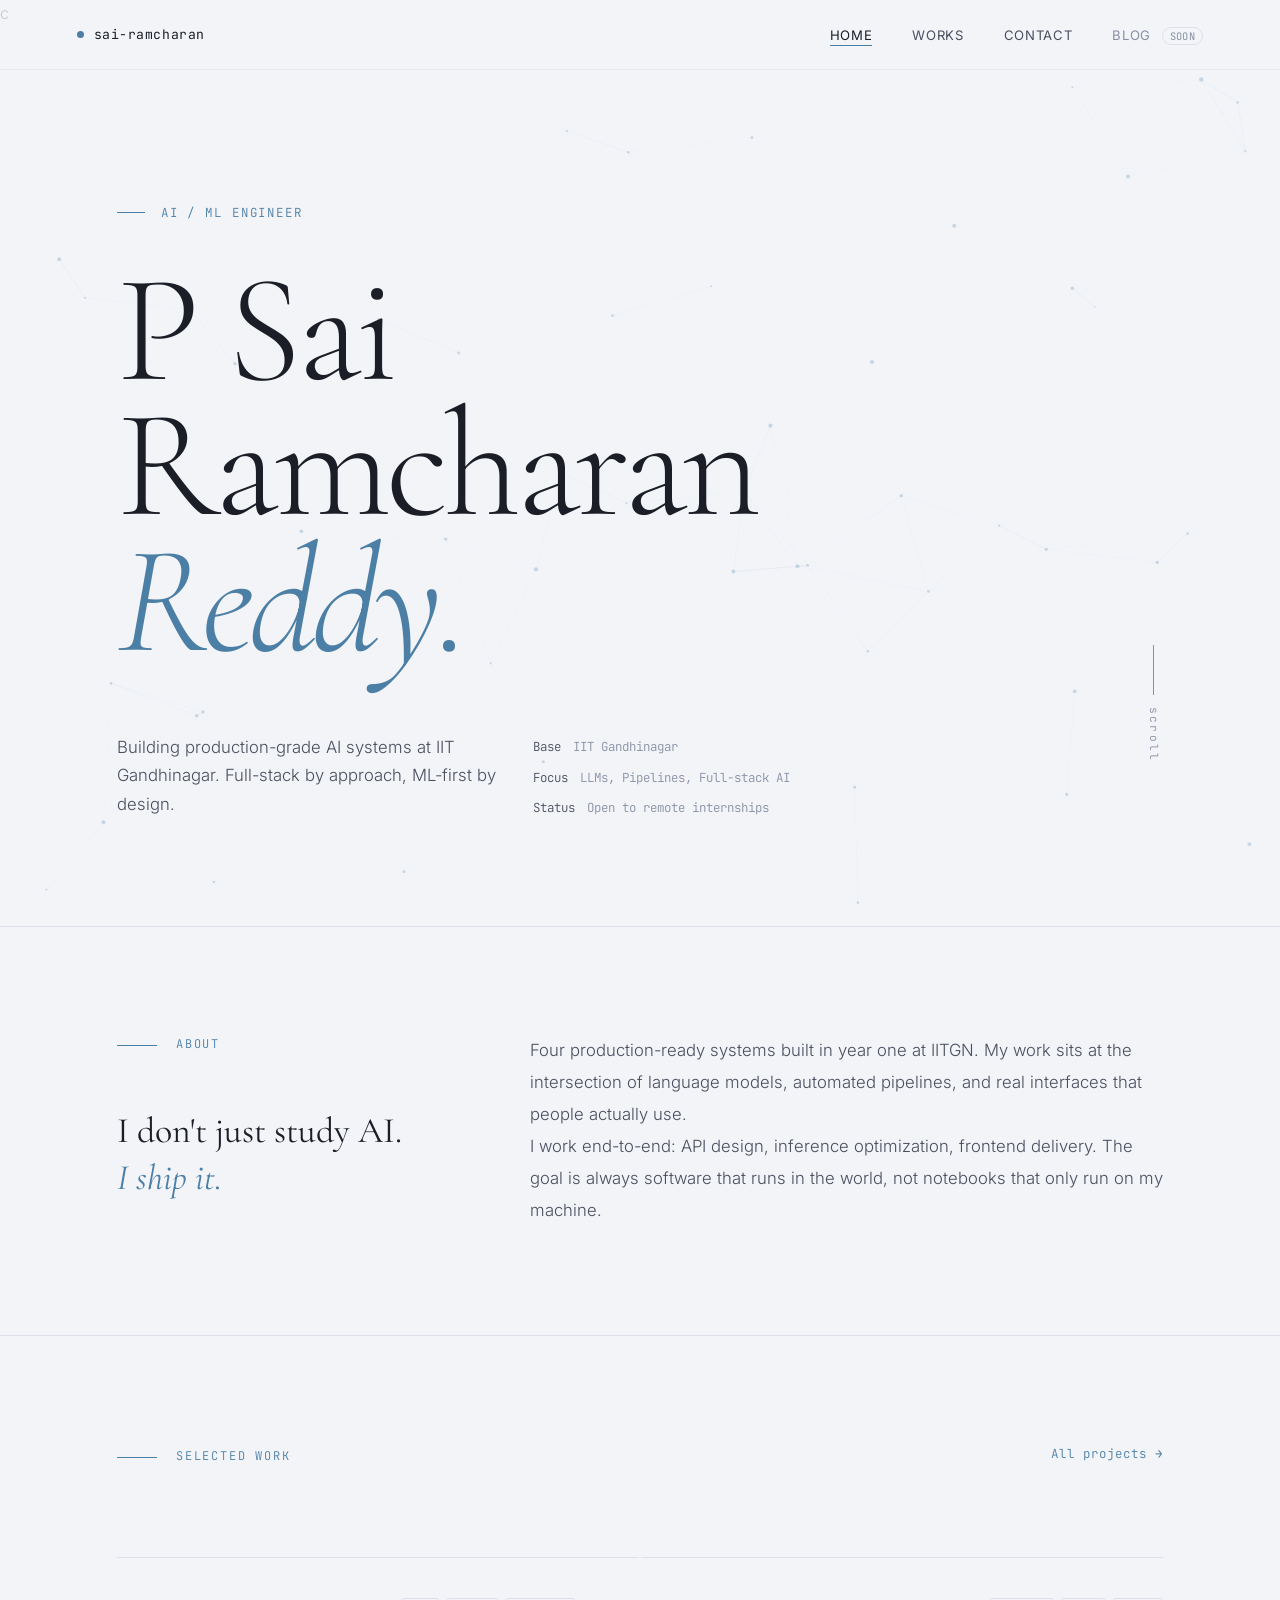
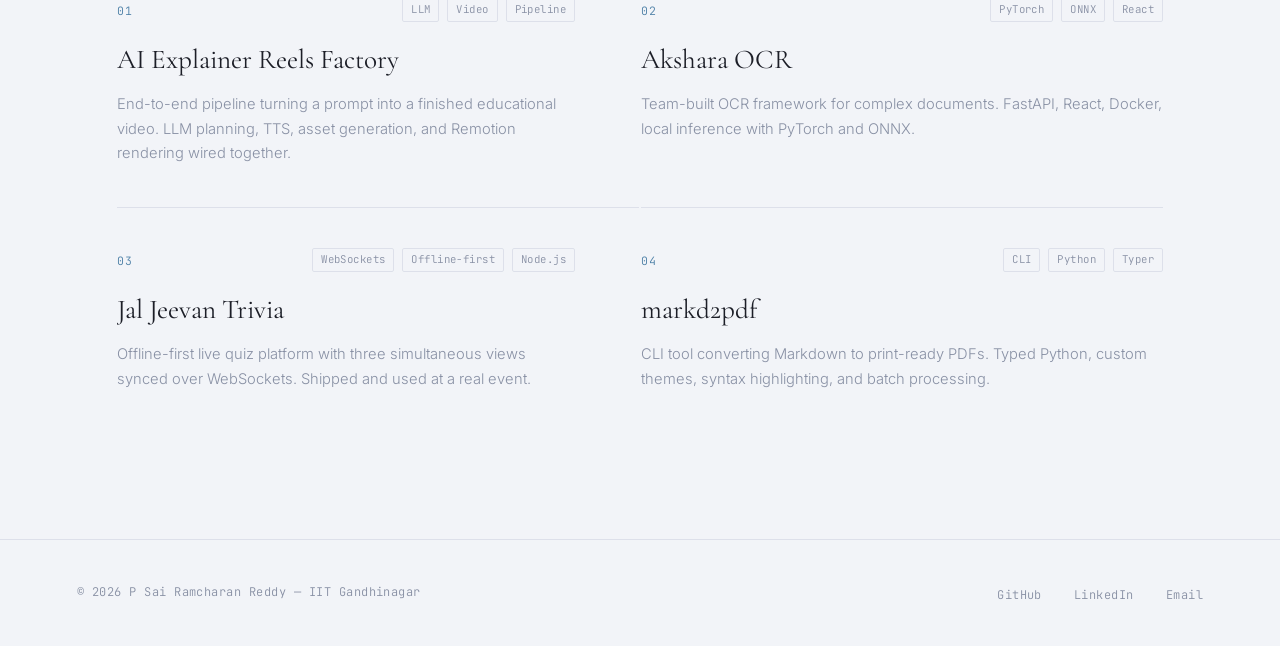
==== index.html @ 4257accb "Fix: page entry fade-in + bfcache blank-page bug" ====
c
<!DOCTYPE html>
<html lang="en">

<head>
    <meta charset="UTF-8">
    <meta name="viewport" content="width=device-width, initial-scale=1.0">

    <!-- Primary meta -->
    <meta name="description"
        content="P Sai Ramcharan Reddy — AI/ML Engineer and builder based at IIT Gandhinagar. Building production-grade AI systems and software.">

    <!-- Open Graph -->
    <meta property="og:title" content="P Sai Ramcharan Reddy — AI Engineer">
    <meta property="og:description"
        content="Building production-grade AI systems at IIT Gandhinagar. Full-stack by approach, ML-first by design.">
    <meta property="og:url" content="https://randomartist22.github.io/">
    <meta property="og:type" content="website">

    <!-- Twitter Card -->
    <meta name="twitter:card" content="summary">
    <meta name="twitter:title" content="P Sai Ramcharan Reddy — AI Engineer">
    <meta name="twitter:description"
        content="Building production-grade AI systems at IIT Gandhinagar. Four production tools shipped in year one.">

    <title>Sai Ramcharan — AI Engineer</title>
    <link rel="icon" href="favicon.svg" type="image/svg+xml">

    <link rel="preconnect" href="https://fonts.googleapis.com">
    <link rel="preconnect" href="https://fonts.gstatic.com" crossorigin>
    <link
        href="https://fonts.googleapis.com/css2?family=Cormorant+Garamond:ital,wght@0,300;0,400;0,600;1,300;1,400&family=Inter:wght@300;400;500&family=JetBrains+Mono:wght@300;400&display=swap"
        rel="stylesheet">

    <link rel="stylesheet" href="css/style.css">

    <style>
        /* ---- Page-specific: index.html ---- */

        .hero {
            min-height: 100vh;
            display: flex;
            flex-direction: column;
            justify-content: flex-end;
            padding-bottom: 12vh;
            padding-top: 70px;
            position: relative;
            overflow: hidden;
        }

        #hero-canvas {
            position: absolute;
            inset: 0;
            width: 100%;
            height: 100%;
            opacity: 0.55;
            pointer-events: none;
        }

        .hero-content {
            position: relative;
            z-index: 2;
        }

        .hero-eyebrow {
            font-family: var(--mono);
            font-size: 0.78rem;
            color: var(--accent);
            letter-spacing: 0.15em;
            text-transform: uppercase;
            margin-bottom: 2.5rem;
            display: flex;
            align-items: center;
            gap: 1rem;
        }

        .hero-eyebrow::before {
            content: '';
            display: block;
            width: 28px;
            height: 1px;
            background-color: var(--accent);
        }

        .hero-name {
            font-family: var(--serif);
            font-size: clamp(4.5rem, 12vw, 10rem);
            font-weight: 300;
            line-height: 0.88;
            letter-spacing: -0.03em;
            color: var(--ink);
            margin-bottom: 4rem;
        }

        /* Each name line is its own reveal unit */
        .name-line {
            display: block;
        }

        .hero-name em {
            font-style: italic;
            color: var(--accent);
        }

        .hero-foot {
            display: grid;
            grid-template-columns: 1fr 1fr;
            gap: 2rem;
            max-width: 800px;
        }

        .hero-tagline {
            font-size: 1.05rem;
            font-weight: 300;
            color: var(--ink-mid);
            line-height: 1.7;
        }

        .hero-meta {
            display: flex;
            flex-direction: column;
            justify-content: flex-end;
            gap: 0.6rem;
        }

        .hero-meta-row {
            display: flex;
            align-items: center;
            gap: 0.75rem;
            font-family: var(--mono);
            font-size: 0.78rem;
            color: var(--ink-light);
        }

        .hero-meta-row span.label {
            color: var(--ink-mid);
        }

        .hero-scroll-hint {
            position: absolute;
            bottom: 3.5rem;
            right: 6vw;
            writing-mode: vertical-rl;
            text-orientation: mixed;
            font-family: var(--mono);
            font-size: 0.7rem;
            letter-spacing: 0.2em;
            color: var(--ink-light);
            display: flex;
            align-items: center;
            gap: 12px;
            z-index: 2;
        }

        .hero-scroll-hint::before {
            content: '';
            display: block;
            width: 1px;
            height: 50px;
            background-color: var(--ink-light);
            animation: scrollline 1.8s var(--ease-out) infinite;
        }

        @keyframes scrollline {
            0% {
                transform: scaleY(0);
                transform-origin: top;
            }

            45% {
                transform: scaleY(1);
                transform-origin: top;
            }

            55% {
                transform: scaleY(1);
                transform-origin: bottom;
            }

            100% {
                transform: scaleY(0);
                transform-origin: bottom;
            }
        }

        /* ---- About strip ---- */
        .about-strip {
            padding: 12vh 0;
            border-top: 1px solid var(--bg-3);
        }

        .about-grid {
            display: grid;
            grid-template-columns: 1fr 2fr;
            gap: 6rem;
            align-items: start;
        }

        .about-statement {
            font-family: var(--serif);
            font-size: clamp(1.6rem, 2.8vw, 2.4rem);
            font-weight: 400;
            line-height: 1.3;
            color: var(--ink);
            padding-top: 0.5rem;
        }

        .about-statement em {
            font-style: italic;
            color: var(--accent);
        }

        .about-body {
            font-size: 1.05rem;
            color: var(--ink-mid);
            line-height: 1.9;
        }

        .about-body p+p {
            margin-top: 1.2rem;
        }

        /* ---- Selected work preview ---- */
        .work-preview {
            padding: 12vh 0;
            border-top: 1px solid var(--bg-3);
        }

        .work-preview-header {
            display: flex;
            align-items: baseline;
            justify-content: space-between;
            margin-bottom: 5vh;
        }

        .view-all-link {
            font-family: var(--mono);
            font-size: 0.78rem;
            letter-spacing: 0.08em;
            color: var(--accent);
            display: flex;
            align-items: center;
            gap: 0.5rem;
            transition: gap 0.3s var(--ease);
        }

        .view-all-link:hover {
            gap: 1rem;
        }

        .work-list {
            display: grid;
            grid-template-columns: 1fr 1fr;
            gap: 2px;
        }

        .work-list-item {
            display: block;
            padding: 2.5rem 0;
            border-top: 1px solid var(--bg-3);
            position: relative;
            overflow: hidden;
        }

        /* Accent sweep line on hover */
        .work-list-item::before {
            content: '';
            position: absolute;
            top: -1px;
            left: 0;
            width: 0;
            height: 1px;
            background-color: var(--accent);
            transition: width 0.45s var(--ease);
        }

        .work-list-item:hover::before {
            width: 100%;
        }

        .wli-top {
            display: flex;
            align-items: center;
            justify-content: space-between;
            margin-bottom: 1rem;
        }

        .wli-num {
            font-family: var(--mono);
            font-size: 0.72rem;
            color: var(--accent);
            letter-spacing: 0.1em;
        }

        .wli-tags {
            display: flex;
            gap: 0.5rem;
            flex-wrap: wrap;
        }

        .wli-tag {
            font-family: var(--mono);
            font-size: 0.67rem;
            color: var(--ink-light);
            border: 1px solid var(--bg-3);
            border-radius: 2px;
            padding: 2px 8px;
            letter-spacing: 0.04em;
        }

        .wli-title {
            font-family: var(--serif);
            font-size: 1.7rem;
            font-weight: 400;
            color: var(--ink);
            margin-bottom: 0.6rem;
            transition: color 0.3s, padding-left 0.4s var(--ease);
        }

        .work-list-item:hover .wli-title {
            color: var(--accent);
            padding-left: 0.3rem;
        }

        .wli-desc {
            font-size: 0.92rem;
            color: var(--ink-light);
            line-height: 1.65;
        }

        .work-list-item:nth-child(odd) {
            padding-right: 4rem;
        }

        /* Responsive */
        @media (max-width: 900px) {
            .about-grid {
                grid-template-columns: 1fr;
                gap: 3rem;
            }

            .work-list {
                grid-template-columns: 1fr;
            }

            .work-list-item:nth-child(odd) {
                padding-right: 0;
            }

            .hero-foot {
                grid-template-columns: 1fr;
            }
        }
    </style>
</head>

<body>

    <!-- ======== Navigation ======== -->
    <nav class="site-nav">
        <a href="index.html" class="nav-logo">
            <div class="nav-dot"></div>
            sai-ramcharan
        </a>
        <ul class="nav-links">
            <li><a href="index.html">Home</a></li>
            <li><a href="works.html">Works</a></li>
            <li><a href="contact.html">Contact</a></li>
            <li>
                <a class="nav-disabled">
                    Blog <span class="nav-soon">soon</span>
                </a>
            </li>
        </ul>
        <button class="hamburger" id="hamburger" aria-label="Open menu" aria-expanded="false">
            <span class="hamburger-line"></span>
            <span class="hamburger-line"></span>
            <span class="hamburger-line"></span>
        </button>
    </nav>

    <!-- Mobile menu -->
    <div class="mobile-menu" id="mobile-menu">
        <ul>
            <li><a href="index.html">Home</a></li>
            <li><a href="works.html">Works</a></li>
            <li><a href="contact.html">Contact</a></li>
            <li><a class="nav-disabled">Blog <span class="nav-soon">soon</span></a></li>
        </ul>
    </div>

    <!-- ======== Hero ======== -->
    <section class="hero">
        <canvas id="hero-canvas" aria-hidden="true"></canvas>

        <div class="container hero-content">
            <div class="hero-scroll-hint" aria-hidden="true">scroll</div>

            <div class="hero-eyebrow sr">
                AI / ML Engineer
            </div>

            <!-- Each line is its own reveal, staggered -->
            <h1 class="hero-name">
                <span class="name-line sr sr-d1">P Sai</span>
                <span class="name-line sr sr-d2">Ramcharan</span>
                <span class="name-line sr sr-d3"><em>Reddy.</em></span>
            </h1>

            <div class="hero-foot sr sr-d4">
                <p class="hero-tagline">
                    Building production-grade AI systems at IIT Gandhinagar.
                    Full-stack by approach, ML-first by design.
                </p>
                <div class="hero-meta">
                    <div class="hero-meta-row">
                        <span class="label">Base</span>
                        IIT Gandhinagar
                    </div>
                    <div class="hero-meta-row">
                        <span class="label">Focus</span>
                        LLMs, Pipelines, Full-stack AI
                    </div>
                    <div class="hero-meta-row">
                        <span class="label">Status</span>
                        Open to remote internships
                    </div>
                </div>
            </div>
        </div>
    </section>

    <!-- ======== About Strip ======== -->
    <section class="about-strip">
        <div class="container">
            <div class="about-grid">
                <div class="sr">
                    <div class="section-label">
                        <span class="section-label-text">About</span>
                    </div>
                    <p class="about-statement">
                        I don't just study AI.<br>
                        <em>I ship it.</em>
                    </p>
                </div>
                <div class="sr sr-d1">
                    <p class="about-body">
                        Four production-ready systems built in year one at IITGN. My work sits at the intersection of
                        language models, automated pipelines, and real interfaces that people actually use.
                    </p>
                    <p class="about-body">
                        I work end-to-end: API design, inference optimization, frontend delivery. The goal is always
                        software that runs in the world, not notebooks that only run on my machine.
                    </p>
                </div>
            </div>
        </div>
    </section>

    <!-- ======== Work Preview ======== -->
    <section class="work-preview">
        <div class="container">
            <div class="work-preview-header">
                <div class="section-label sr">
                    <span class="section-label-text">Selected Work</span>
                </div>
                <a href="works.html" class="view-all-link sr sr-d1">
                    All projects &rarr;
                </a>
            </div>

            <div class="work-list">
                <a href="works.html#reels" class="work-list-item sr">
                    <div class="wli-top">
                        <span class="wli-num">01</span>
                        <div class="wli-tags">
                            <span class="wli-tag">LLM</span>
                            <span class="wli-tag">Video</span>
                            <span class="wli-tag">Pipeline</span>
                        </div>
                    </div>
                    <div class="wli-title">AI Explainer Reels Factory</div>
                    <p class="wli-desc">End-to-end pipeline turning a prompt into a finished educational video. LLM
                        planning, TTS, asset generation, and Remotion rendering wired together.</p>
                </a>

                <a href="works.html#ocr" class="work-list-item sr sr-d1">
                    <div class="wli-top">
                        <span class="wli-num">02</span>
                        <div class="wli-tags">
                            <span class="wli-tag">PyTorch</span>
                            <span class="wli-tag">ONNX</span>
                            <span class="wli-tag">React</span>
                        </div>
                    </div>
                    <div class="wli-title">Akshara OCR</div>
                    <p class="wli-desc">Team-built OCR framework for complex documents. FastAPI, React, Docker, local
                        inference with PyTorch and ONNX.</p>
                </a>

                <a href="works.html#trivia" class="work-list-item sr sr-d2">
                    <div class="wli-top">
                        <span class="wli-num">03</span>
                        <div class="wli-tags">
                            <span class="wli-tag">WebSockets</span>
                            <span class="wli-tag">Offline-first</span>
                            <span class="wli-tag">Node.js</span>
                        </div>
                    </div>
                    <div class="wli-title">Jal Jeevan Trivia</div>
                    <p class="wli-desc">Offline-first live quiz platform with three simultaneous views synced over
                        WebSockets. Shipped and used at a real event.</p>
                </a>

                <a href="works.html#markd2pdf" class="work-list-item sr sr-d3">
                    <div class="wli-top">
                        <span class="wli-num">04</span>
                        <div class="wli-tags">
                            <span class="wli-tag">CLI</span>
                            <span class="wli-tag">Python</span>
                            <span class="wli-tag">Typer</span>
                        </div>
                    </div>
                    <div class="wli-title">markd2pdf</div>
                    <p class="wli-desc">CLI tool converting Markdown to print-ready PDFs. Typed Python, custom themes,
                        syntax highlighting, and batch processing.</p>
                </a>
            </div>
        </div>
    </section>

    <!-- ======== Footer ======== -->
    <footer class="site-footer">
        <div class="footer-copy">
            &copy; 2026 P Sai Ramcharan Reddy &mdash; IIT Gandhinagar
        </div>
        <ul class="footer-links">
            <li><a href="https://github.com/RandomArtist22" target="_blank" rel="noopener">GitHub</a></li>
            <li><a href="https://www.linkedin.com/in/p-sai-ramcharan-reddy/" target="_blank" rel="noopener">LinkedIn</a>
            </li>
            <li><a href="mailto:p.reddy@iitgn.ac.in">Email</a></li>
        </ul>
    </footer>

    <script>
        // ---- Scroll reveal ----
        const srEls = document.querySelectorAll('.sr');
        const srObs = new IntersectionObserver(entries => {
            entries.forEach(e => { if (e.isIntersecting) { e.target.classList.add('in'); srObs.unobserve(e.target); } });
        }, { threshold: 0.12 });
        srEls.forEach(el => srObs.observe(el));
        window.addEventListener('load', () => {
            srEls.forEach(el => { if (el.getBoundingClientRect().top < window.innerHeight * 0.92) el.classList.add('in'); });
        });

        // ---- Mobile hamburger ----
        const hamburger = document.getElementById('hamburger');
        const mobileMenu = document.getElementById('mobile-menu');
        hamburger.addEventListener('click', () => {
            const isOpen = mobileMenu.classList.toggle('open');
            hamburger.classList.toggle('is-open', isOpen);
            hamburger.setAttribute('aria-expanded', isOpen);
        });
        document.addEventListener('click', e => {
            if (!hamburger.contains(e.target) && !mobileMenu.contains(e.target)) {
                mobileMenu.classList.remove('open');
                hamburger.classList.remove('is-open');
                hamburger.setAttribute('aria-expanded', false);
            }
        });

        // ---- Page transitions ----
        document.querySelectorAll('a[href]').forEach(a => {
            const href = a.getAttribute('href');
            if (href && !href.startsWith('http') && !href.startsWith('mailto') && !href.startsWith('#')) {
                a.addEventListener('click', e => {
                    e.preventDefault();
                    const dest = a.href;
                    document.body.classList.add('page-exit');
                    setTimeout(() => { window.location.href = dest; }, 260);
                });
            }
        });
        // Fix: bfcache restores page with page-exit class applied (back button = blank page)
        window.addEventListener('pageshow', () => document.body.classList.remove('page-exit'));

        // ---- Active nav ----
        const currentPage = window.location.pathname.split('/').pop() || 'index.html';
        document.querySelectorAll('.nav-links a, .mobile-menu a').forEach(link => {
            const lhref = link.getAttribute('href');
            if (lhref && (lhref === currentPage || (currentPage === '' && lhref === 'index.html'))) {
                link.classList.add('active');
            }
        });

        // ---- Hero canvas ----
        const canvas = document.getElementById('hero-canvas');
        const ctx = canvas.getContext('2d');
        const DOT = '76, 127, 166';
        let W, H, points, raf;

        function resize() {
            W = canvas.clientWidth; H = canvas.clientHeight;
            canvas.width = W * devicePixelRatio; canvas.height = H * devicePixelRatio;
            ctx.scale(devicePixelRatio, devicePixelRatio);
            const count = Math.max(20, Math.floor(W * H / 22000));
            points = Array.from({ length: count }, () => ({
                x: Math.random() * W, y: Math.random() * H,
                vx: (Math.random() - 0.5) * 0.22, vy: (Math.random() - 0.5) * 0.22,
                r: Math.random() * 1.4 + 0.8,
            }));
        }

        function draw() {
            ctx.clearRect(0, 0, W, H);
            const LINK = W * 0.14;
            for (let i = 0; i < points.length; i++) {
                const p = points[i];
                p.x += p.vx; p.y += p.vy;
                if (p.x < 0 || p.x > W) { p.vx *= -1; p.x = Math.max(0, Math.min(W, p.x)); }
                if (p.y < 0 || p.y > H) { p.vy *= -1; p.y = Math.max(0, Math.min(H, p.y)); }
                for (let j = i + 1; j < points.length; j++) {
                    const q = points[j];
                    const dx = p.x - q.x, dy = p.y - q.y;
                    const dist = Math.sqrt(dx * dx + dy * dy);
                    if (dist < LINK) {
                        ctx.beginPath(); ctx.moveTo(p.x, p.y); ctx.lineTo(q.x, q.y);
                        ctx.strokeStyle = `rgba(${DOT}, ${(1 - dist / LINK) * 0.18})`; ctx.lineWidth = 0.6; ctx.stroke();
                    }
                }
            }
            for (const p of points) {
                ctx.beginPath(); ctx.arc(p.x, p.y, p.r, 0, Math.PI * 2);
                ctx.fillStyle = `rgba(${DOT}, 0.45)`; ctx.fill();
            }
            raf = requestAnimationFrame(draw);
        }

        window.addEventListener('resize', () => { cancelAnimationFrame(raf); resize(); raf = requestAnimationFrame(draw); });
        resize(); draw();
    </script>
</body>

</html>
---- css/style.css ----
/* ================================================
   SHARED STYLESHEET — P Sai Ramcharan Reddy
   Japanese Minimalist / AI Engineering Portfolio
   ================================================ */

/* ---------- Tokens ---------- */
:root {
    /* Cool off-white palette */
    --bg:        #F2F4F8;
    --bg-2:      #E7EAF1;
    --bg-3:      #DDE0EA;

    /* Cool ink */
    --ink:       #1C1E27;
    --ink-mid:   #4A4E5E;
    --ink-light: #8890A4;

    /* Muted slate-blue accent */
    --accent:    #4C7FA6;
    --accent-2:  rgba(76, 127, 166, 0.10);
    --accent-3:  rgba(76, 127, 166, 0.06);

    /* Typography */
    --serif: 'Cormorant Garamond', Georgia, 'Times New Roman', serif;
    --sans:  'Inter', -apple-system, BlinkMacSystemFont, sans-serif;
    --mono:  'JetBrains Mono', 'Fira Code', 'Courier New', monospace;

    /* Easing */
    --ease:     cubic-bezier(0.76, 0, 0.24, 1);
    --ease-out: cubic-bezier(0.16, 1, 0.3, 1);
}

/* ---------- Reset & Base ---------- */
*, *::before, *::after {
    margin: 0;
    padding: 0;
    box-sizing: border-box;
}

html {
    font-size: 16px;
    scroll-behavior: smooth;
    -webkit-text-size-adjust: 100%;
}

body {
    background-color: var(--bg);
    color: var(--ink);
    font-family: var(--sans);
    font-weight: 300;
    line-height: 1.65;
    overflow-x: hidden;
    -webkit-font-smoothing: antialiased;
    -moz-osx-font-smoothing: grayscale;
}

::selection {
    background-color: var(--ink);
    color: var(--bg);
}

a {
    color: inherit;
    text-decoration: none;
}

img {
    display: block;
    max-width: 100%;
}

/* ---------- Layout ---------- */
.container {
    width: 100%;
    max-width: 1200px;
    margin: 0 auto;
    padding: 0 6vw;
}

/* ---------- Navigation ---------- */
.site-nav {
    position: fixed;
    top: 0;
    left: 0;
    width: 100%;
    z-index: 200;
    padding: 0 6vw;
    height: 70px;
    display: flex;
    align-items: center;
    justify-content: space-between;
    /* Glassmorphism — very subtle, fits the cool palette */
    background: rgba(242, 244, 248, 0.80);
    backdrop-filter: blur(18px);
    -webkit-backdrop-filter: blur(18px);
    border-bottom: 1px solid rgba(28, 30, 39, 0.06);
}

.nav-logo {
    display: flex;
    align-items: center;
    gap: 10px;
    font-family: var(--mono);
    font-size: 0.82rem;
    font-weight: 400;
    letter-spacing: 0.04em;
    color: var(--ink);
    transition: opacity 0.3s;
}

.nav-logo:hover {
    opacity: 0.6;
}

.nav-dot {
    width: 7px;
    height: 7px;
    border-radius: 50%;
    background-color: var(--accent);
    flex-shrink: 0;
    transition: transform 0.4s var(--ease);
}

.nav-logo:hover .nav-dot {
    transform: scale(1.6);
}

.nav-links {
    display: flex;
    align-items: center;
    gap: 2.5rem;
    list-style: none;
}

.nav-links a {
    font-size: 0.82rem;
    font-weight: 400;
    letter-spacing: 0.05em;
    text-transform: uppercase;
    color: var(--ink-mid);
    position: relative;
    padding-bottom: 3px;
    transition: color 0.3s;
}

.nav-links a::after {
    content: '';
    position: absolute;
    bottom: 0;
    left: 0;
    width: 0;
    height: 1px;
    background-color: var(--accent);
    transition: width 0.4s var(--ease);
}

.nav-links a:hover,
.nav-links a.active {
    color: var(--ink);
}

.nav-links a:hover::after,
.nav-links a.active::after {
    width: 100%;
}

.nav-links a.nav-disabled {
    color: var(--ink-light);
    cursor: default;
    pointer-events: none;
}

.nav-links a.nav-disabled::after { display: none; }

.nav-soon {
    font-family: var(--mono);
    font-size: 0.65rem;
    color: var(--ink-light);
    border: 1px solid var(--bg-3);
    border-radius: 20px;
    padding: 1px 7px;
    margin-left: 6px;
    vertical-align: middle;
    letter-spacing: 0.04em;
}

/* ---------- Scroll Reveal ---------- */
.sr {
    opacity: 0;
    transform: translateY(32px);
    transition: opacity 0.9s var(--ease-out), transform 0.9s var(--ease-out);
}

.sr.in {
    opacity: 1;
    transform: translateY(0);
}

/* Delay helpers */
.sr-d1 { transition-delay: 0.1s; }
.sr-d2 { transition-delay: 0.2s; }
.sr-d3 { transition-delay: 0.3s; }
.sr-d4 { transition-delay: 0.4s; }
.sr-d5 { transition-delay: 0.5s; }

/* ---------- Section headers ---------- */
.section-label {
    display: flex;
    align-items: center;
    gap: 1.2rem;
    margin-bottom: 5vh;
}

.section-label::before {
    content: '';
    display: block;
    width: 40px;
    height: 1px;
    background-color: var(--accent);
    flex-shrink: 0;
}

.section-label-text {
    font-family: var(--mono);
    font-size: 0.75rem;
    text-transform: uppercase;
    letter-spacing: 0.15em;
    color: var(--accent);
}

.section-title {
    font-family: var(--serif);
    font-size: clamp(2.8rem, 5vw, 4.5rem);
    font-weight: 400;
    letter-spacing: -0.02em;
    line-height: 1;
    margin-bottom: 2rem;
}

/* ---------- Footer ---------- */
.site-footer {
    border-top: 1px solid var(--bg-3);
    padding: 2.5rem 6vw;
    display: flex;
    align-items: center;
    justify-content: space-between;
    flex-wrap: wrap;
    gap: 1rem;
}

.footer-copy {
    font-family: var(--mono);
    font-size: 0.75rem;
    color: var(--ink-light);
    letter-spacing: 0.04em;
}

.footer-links {
    display: flex;
    gap: 2rem;
    list-style: none;
}

.footer-links a {
    font-family: var(--mono);
    font-size: 0.75rem;
    color: var(--ink-light);
    letter-spacing: 0.04em;
    transition: color 0.3s;
}

.footer-links a:hover {
    color: var(--accent);
}

/* ---------- Page transitions ---------- */
@keyframes page-enter {
    from { opacity: 0; }
    to   { opacity: 1; }
}

body {
    /* Every page load: gentle fade-in */
    animation: page-enter 0.4s ease forwards;
}

body.page-exit {
    /* Navigating away: fade out and lift */
    animation: none; /* stop any entry animation */
    opacity: 0;
    transform: translateY(-7px);
    transition: opacity 0.26s ease, transform 0.26s ease;
    pointer-events: none;
}

/* ---------- Custom scrollbar ---------- */
::-webkit-scrollbar { width: 3px; }
::-webkit-scrollbar-track { background: transparent; }
::-webkit-scrollbar-thumb {
    background: var(--bg-3);
    border-radius: 2px;
}
::-webkit-scrollbar-thumb:hover { background: var(--ink-light); }

/* ---------- Hamburger button ---------- */
.hamburger {
    display: none;
    flex-direction: column;
    justify-content: center;
    gap: 5px;
    background: none;
    border: none;
    cursor: pointer;
    padding: 6px;
    z-index: 201;
}

.hamburger-line {
    display: block;
    width: 20px;
    height: 1.5px;
    background-color: var(--ink);
    border-radius: 1px;
    transform-origin: center;
    transition: transform 0.35s var(--ease), opacity 0.25s ease;
}

.hamburger.is-open .hamburger-line:nth-child(1) {
    transform: translateY(6.5px) rotate(45deg);
}
.hamburger.is-open .hamburger-line:nth-child(2) {
    opacity: 0;
    transform: scaleX(0);
}
.hamburger.is-open .hamburger-line:nth-child(3) {
    transform: translateY(-6.5px) rotate(-45deg);
}

/* ---------- Mobile menu ---------- */
.mobile-menu {
    display: none;
    position: fixed;
    top: 70px;
    left: 0;
    width: 100%;
    background: rgba(242, 244, 248, 0.97);
    backdrop-filter: blur(20px);
    -webkit-backdrop-filter: blur(20px);
    border-bottom: 1px solid var(--bg-3);
    padding: 3rem 6vw 3.5rem;
    z-index: 198;
    opacity: 0;
    transform: translateY(-6px);
    transition: opacity 0.32s var(--ease-out), transform 0.32s var(--ease-out);
    pointer-events: none;
}

.mobile-menu.open {
    opacity: 1;
    transform: translateY(0);
    pointer-events: auto;
}

.mobile-menu ul {
    list-style: none;
    display: flex;
    flex-direction: column;
    gap: 2rem;
}

.mobile-menu ul li a {
    font-family: var(--serif);
    font-size: 2.4rem;
    font-weight: 300;
    letter-spacing: -0.02em;
    color: var(--ink);
    transition: color 0.3s, font-style 0.3s;
}

.mobile-menu ul li a:hover,
.mobile-menu ul li a.active {
    color: var(--accent);
    font-style: italic;
}

.mobile-menu ul li a.nav-disabled {
    color: var(--ink-light);
    pointer-events: none;
    font-size: 1.8rem;
}

/* ---------- Responsive ---------- */
@media (max-width: 768px) {
    .nav-links {
        display: none;
    }
    .hamburger {
        display: flex;
    }
    .mobile-menu {
        display: block;
    }
}
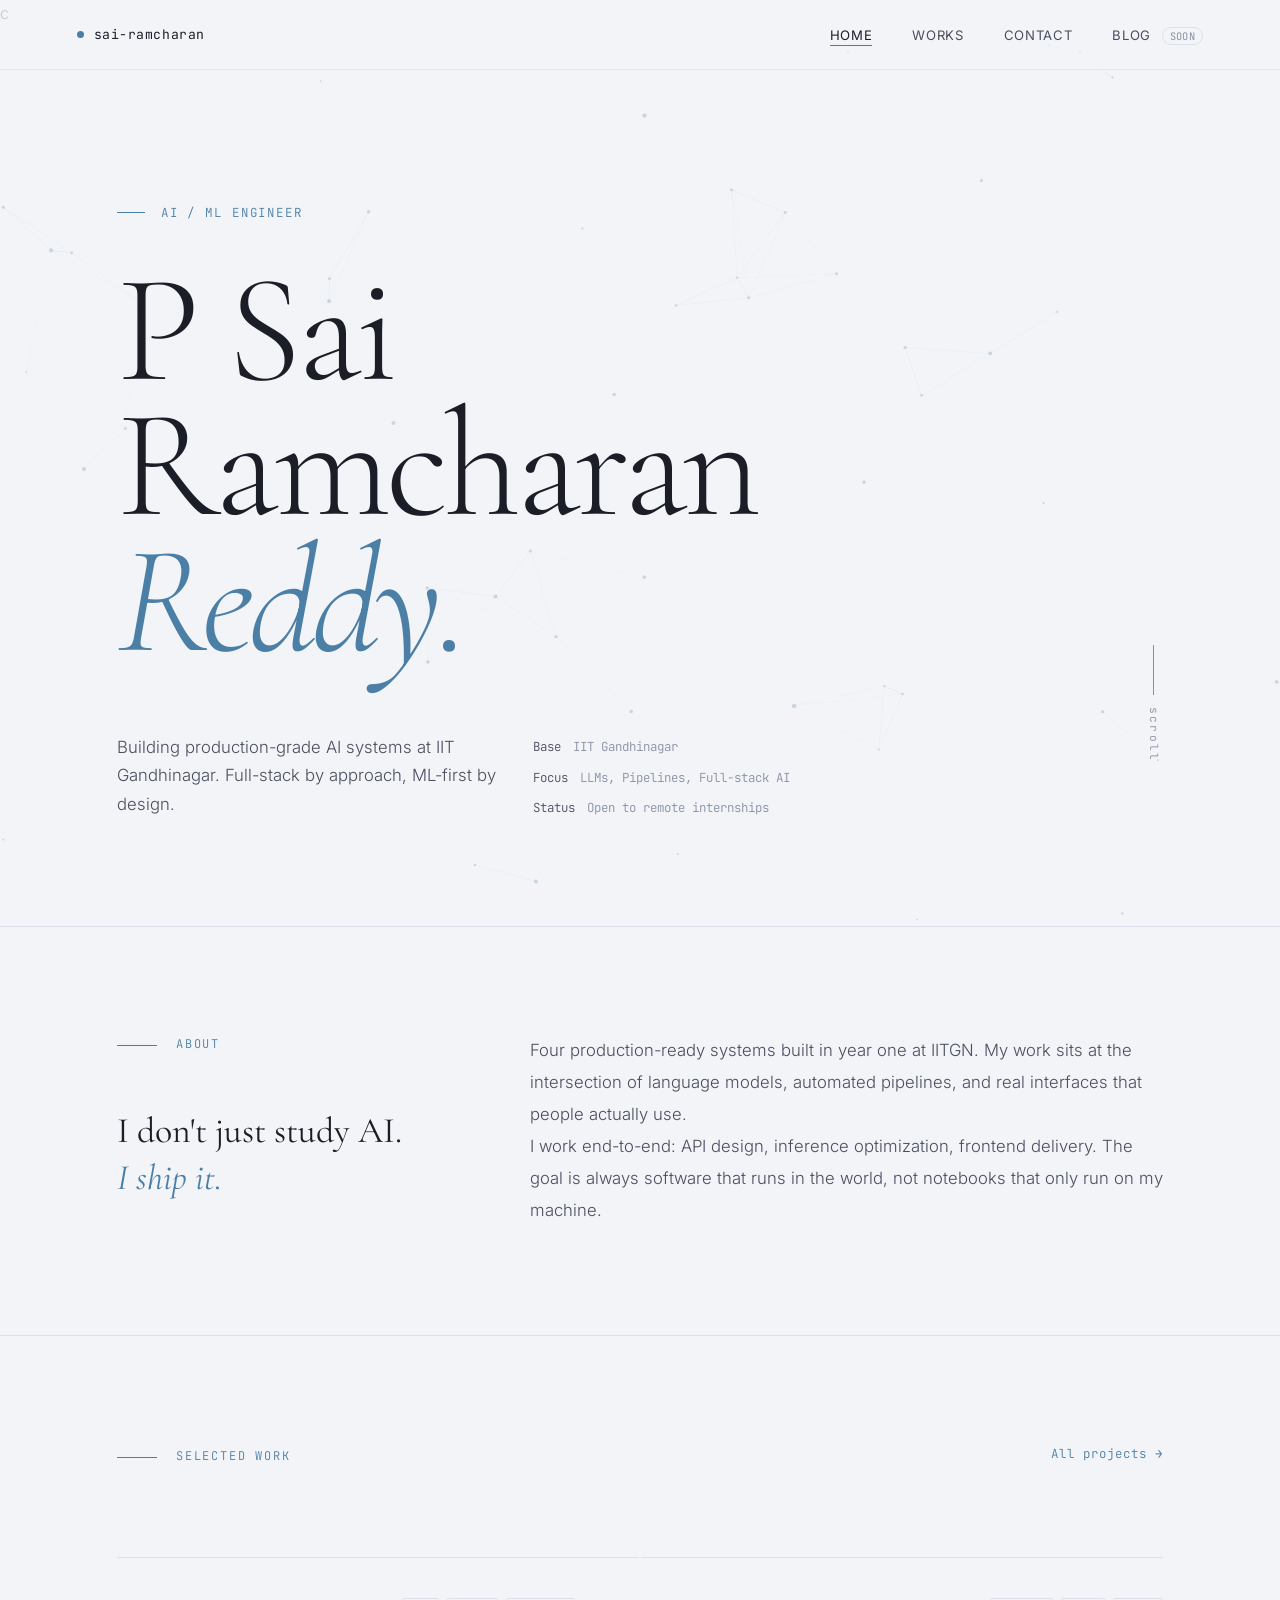
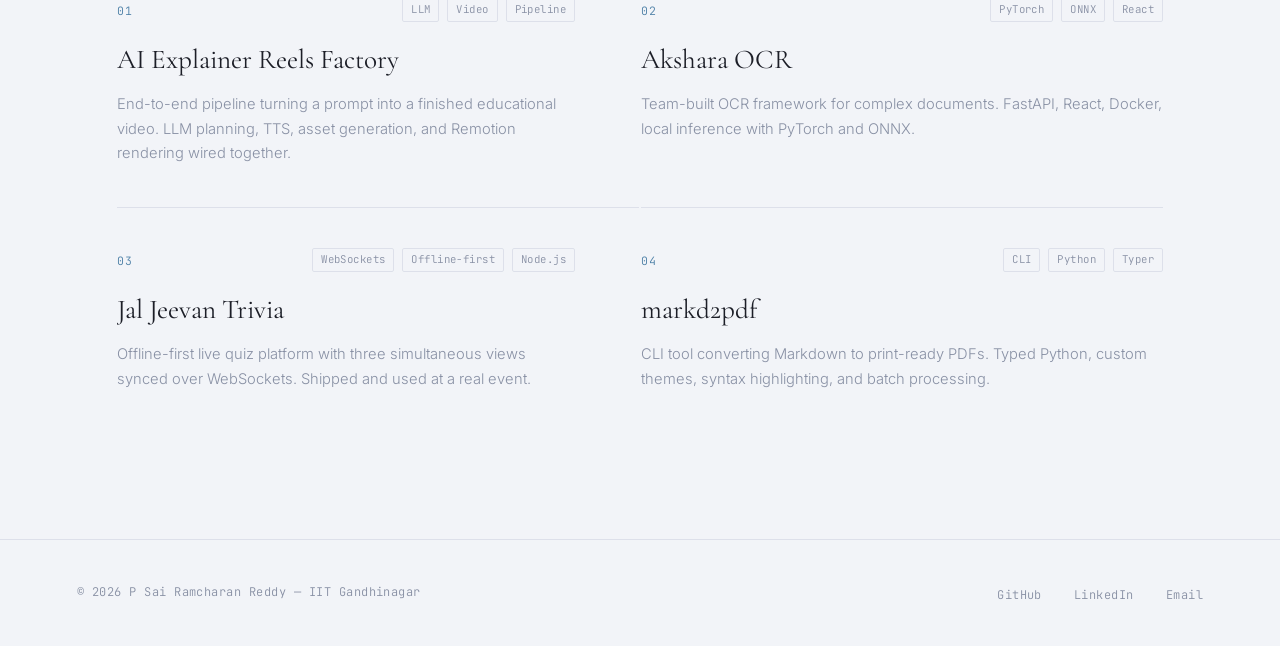
==== commit 2371aa07: "Add blog: editor.py, blog index, hello-world post, enable Blog nav" ====
--- a/index.html
+++ b/index.html
@@ -367,7 +367,7 @@
             <li><a href="works.html">Works</a></li>
             <li><a href="contact.html">Contact</a></li>
             <li>
-                <a class="nav-disabled">
+                <a href="blog/index.html">
                     Blog <span class="nav-soon">soon</span>
                 </a>
             </li>
@@ -385,7 +385,7 @@
             <li><a href="index.html">Home</a></li>
             <li><a href="works.html">Works</a></li>
             <li><a href="contact.html">Contact</a></li>
-            <li><a class="nav-disabled">Blog <span class="nav-soon">soon</span></a></li>
+            <li><a href="blog/index.html">Blog</a></li>
         </ul>
     </div>
 
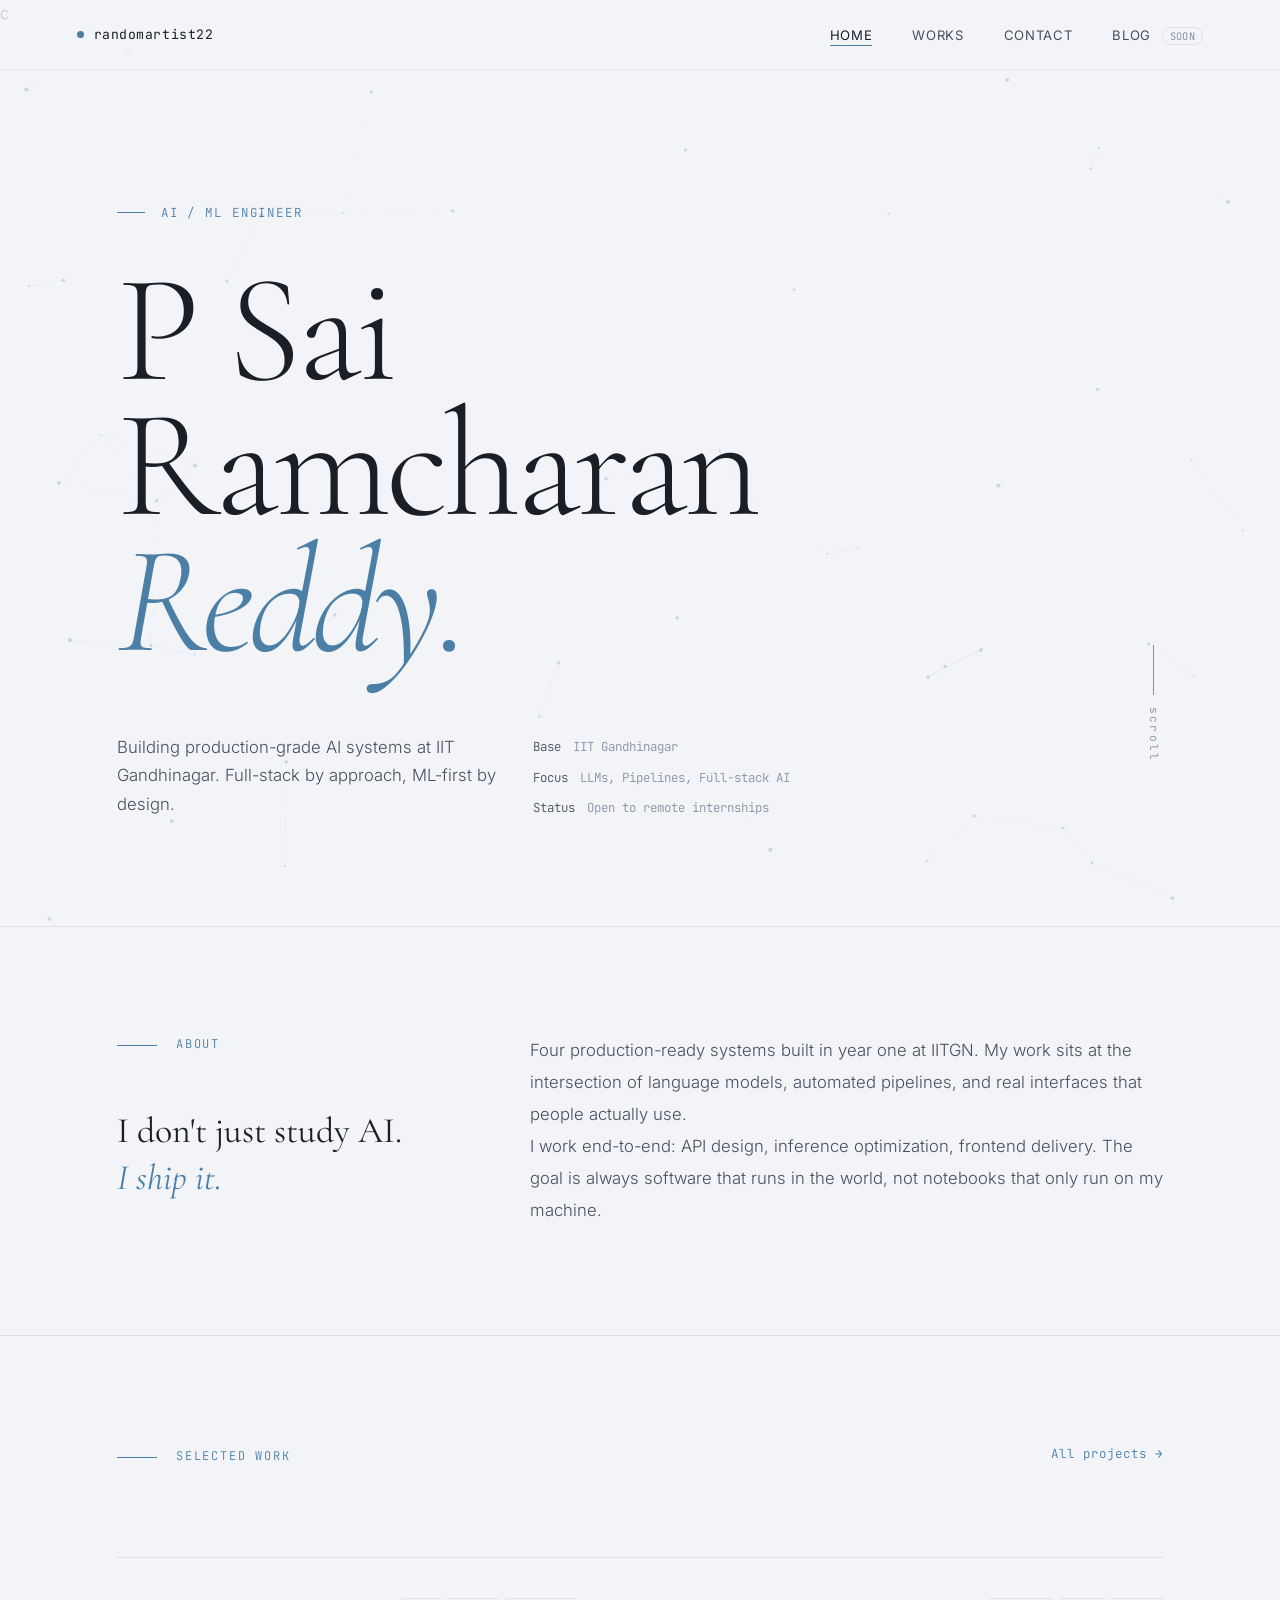
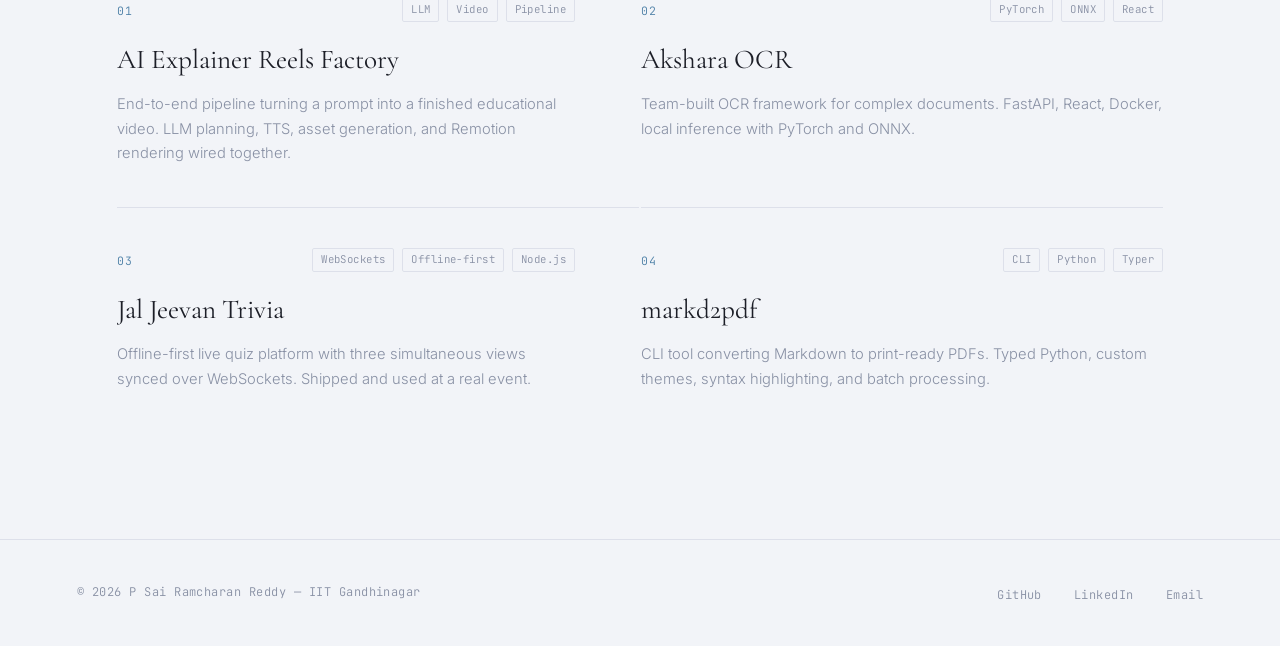
==== commit 6bcbd738: "Change nav logo to randomartist22" ====
--- a/index.html
+++ b/index.html
@@ -360,7 +360,7 @@
     <nav class="site-nav">
         <a href="index.html" class="nav-logo">
             <div class="nav-dot"></div>
-            sai-ramcharan
+            randomartist22
         </a>
         <ul class="nav-links">
             <li><a href="index.html">Home</a></li>
@@ -536,7 +536,7 @@
         </div>
         <ul class="footer-links">
             <li><a href="https://github.com/RandomArtist22" target="_blank" rel="noopener">GitHub</a></li>
-            <li><a href="https://www.linkedin.com/in/p-sai-ramcharan-reddy/" target="_blank" rel="noopener">LinkedIn</a>
+            <li><a href="https://www.linkedin.com/in/p-randomartist22-reddy/" target="_blank" rel="noopener">LinkedIn</a>
             </li>
             <li><a href="mailto:p.reddy@iitgn.ac.in">Email</a></li>
         </ul>
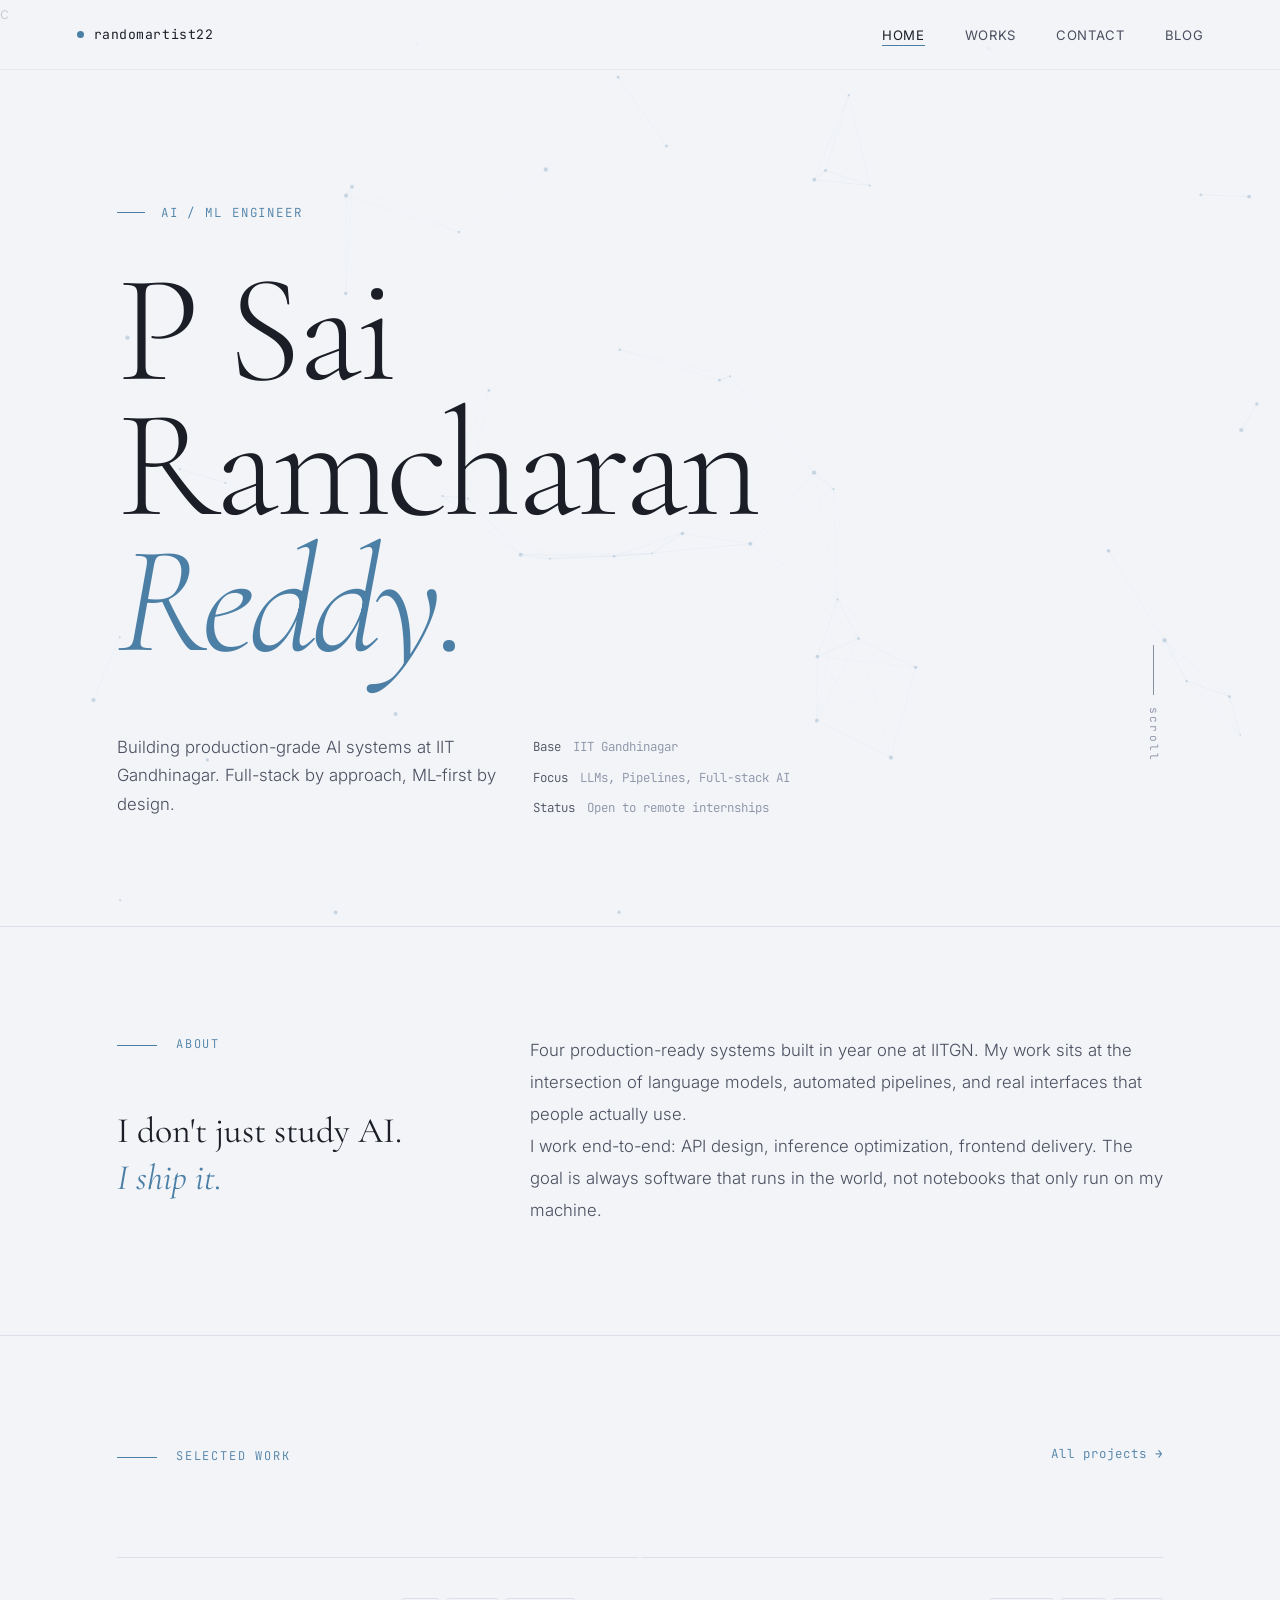
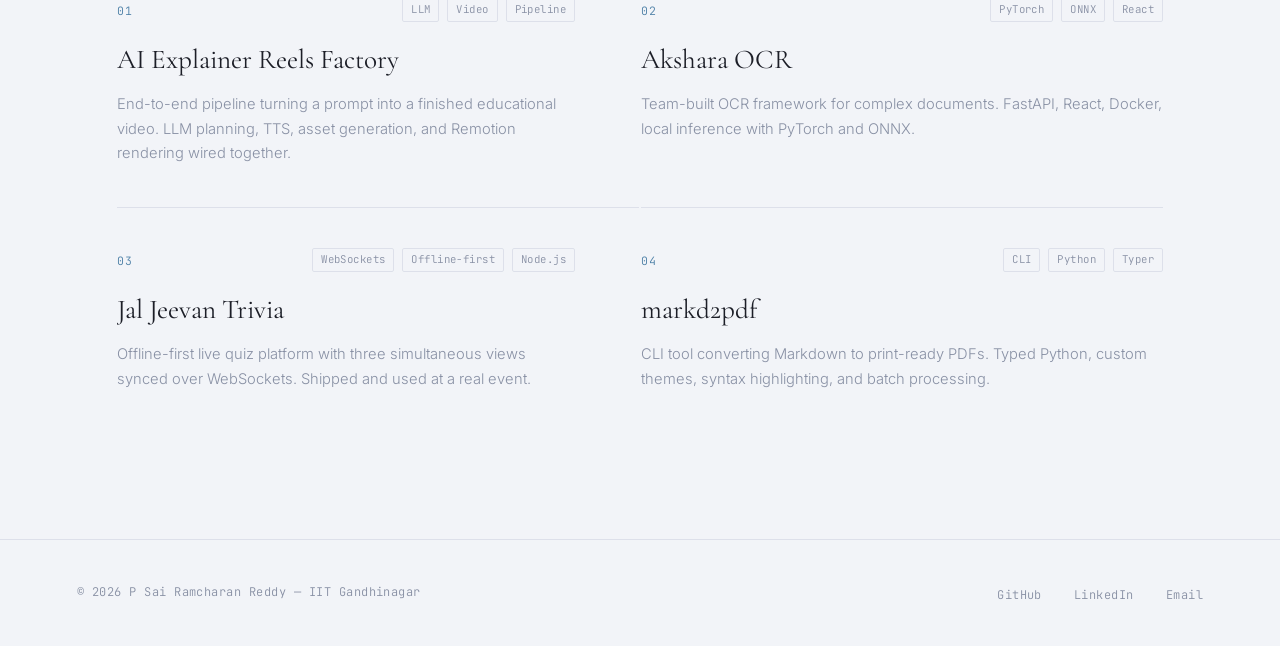
==== commit 7e0ebb98: "Final polish: fix Blog nav, LinkedIn URLs, 404 page overhaul" ====
--- a/index.html
+++ b/index.html
@@ -366,11 +366,7 @@
             <li><a href="index.html">Home</a></li>
             <li><a href="works.html">Works</a></li>
             <li><a href="contact.html">Contact</a></li>
-            <li>
-                <a href="blog/index.html">
-                    Blog <span class="nav-soon">soon</span>
-                </a>
-            </li>
+            <li><a href="blog/index.html">Blog</a></li>
         </ul>
         <button class="hamburger" id="hamburger" aria-label="Open menu" aria-expanded="false">
             <span class="hamburger-line"></span>
@@ -536,8 +532,7 @@
         </div>
         <ul class="footer-links">
             <li><a href="https://github.com/RandomArtist22" target="_blank" rel="noopener">GitHub</a></li>
-            <li><a href="https://www.linkedin.com/in/p-randomartist22-reddy/" target="_blank" rel="noopener">LinkedIn</a>
-            </li>
+            <li><a href="https://www.linkedin.com/in/p-sai-ramcharan-reddy/" target="_blank" rel="noopener">LinkedIn</a></li>
             <li><a href="mailto:p.reddy@iitgn.ac.in">Email</a></li>
         </ul>
     </footer>
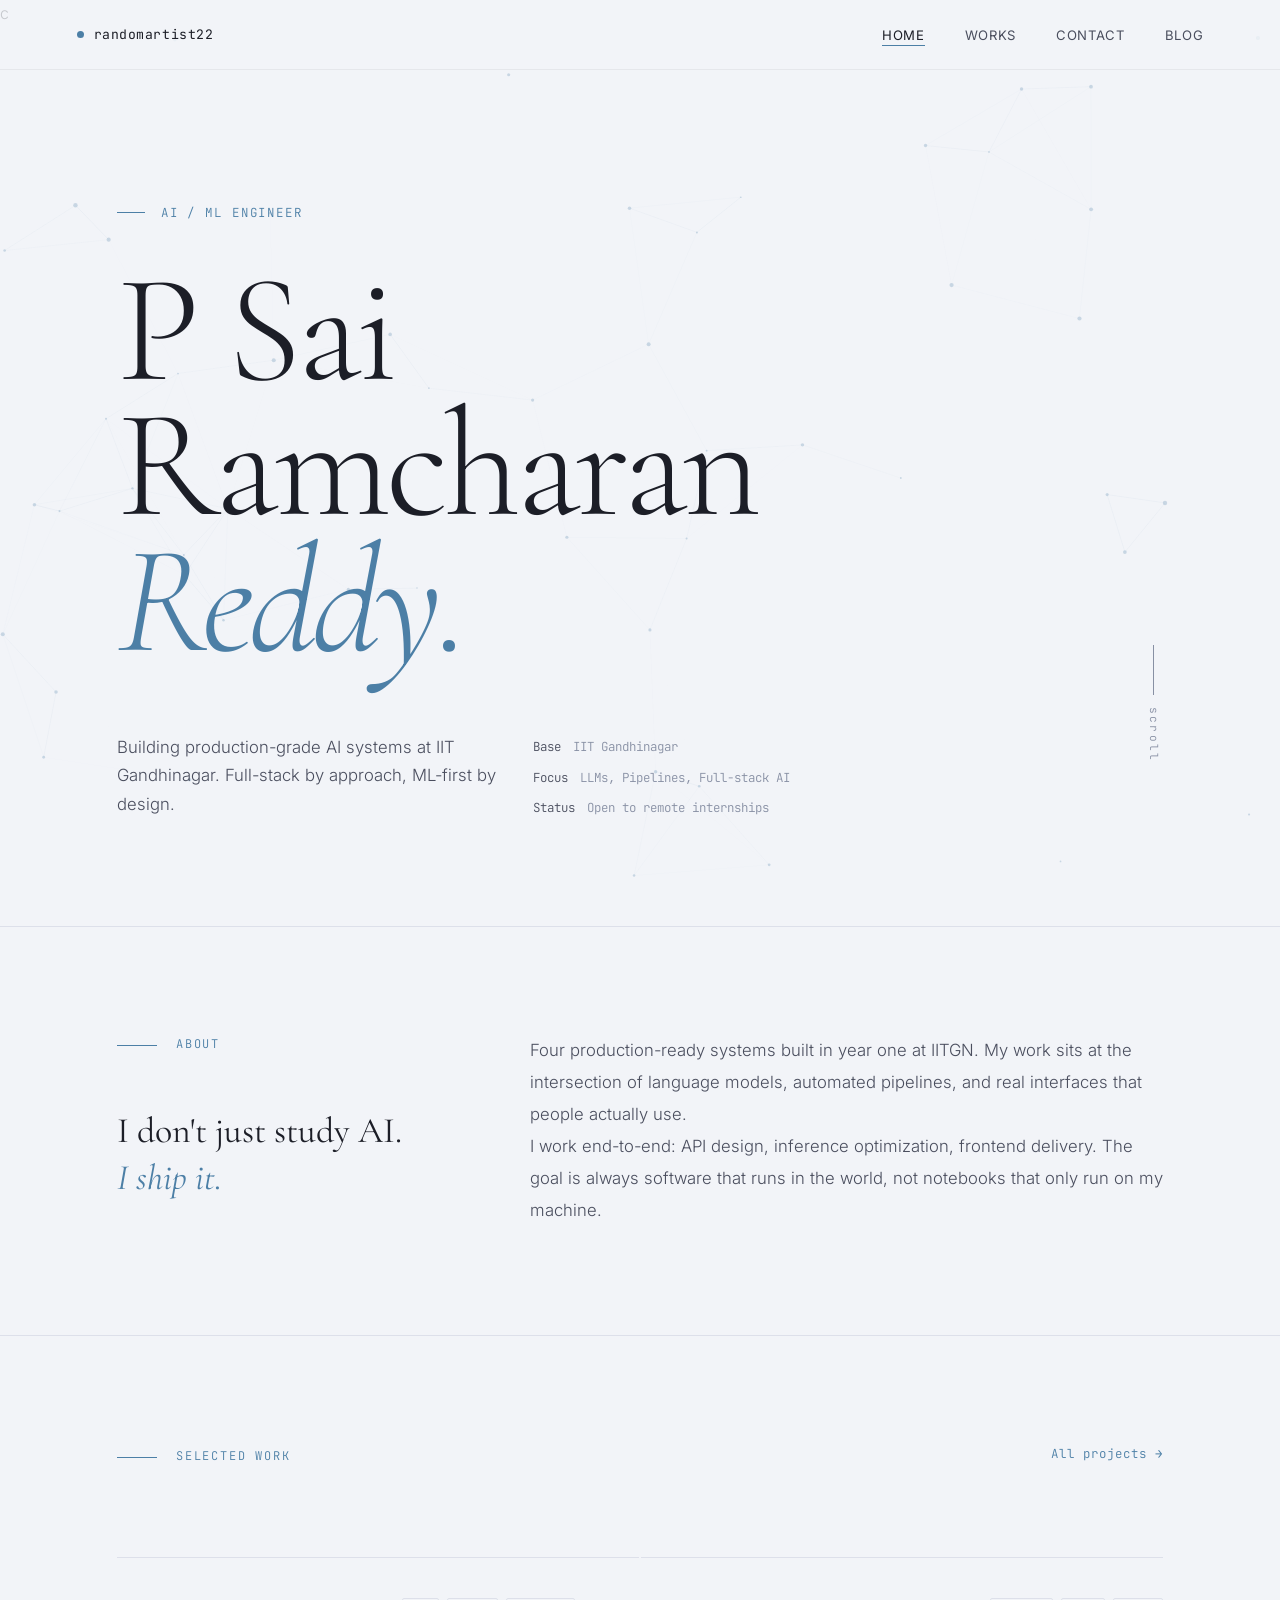
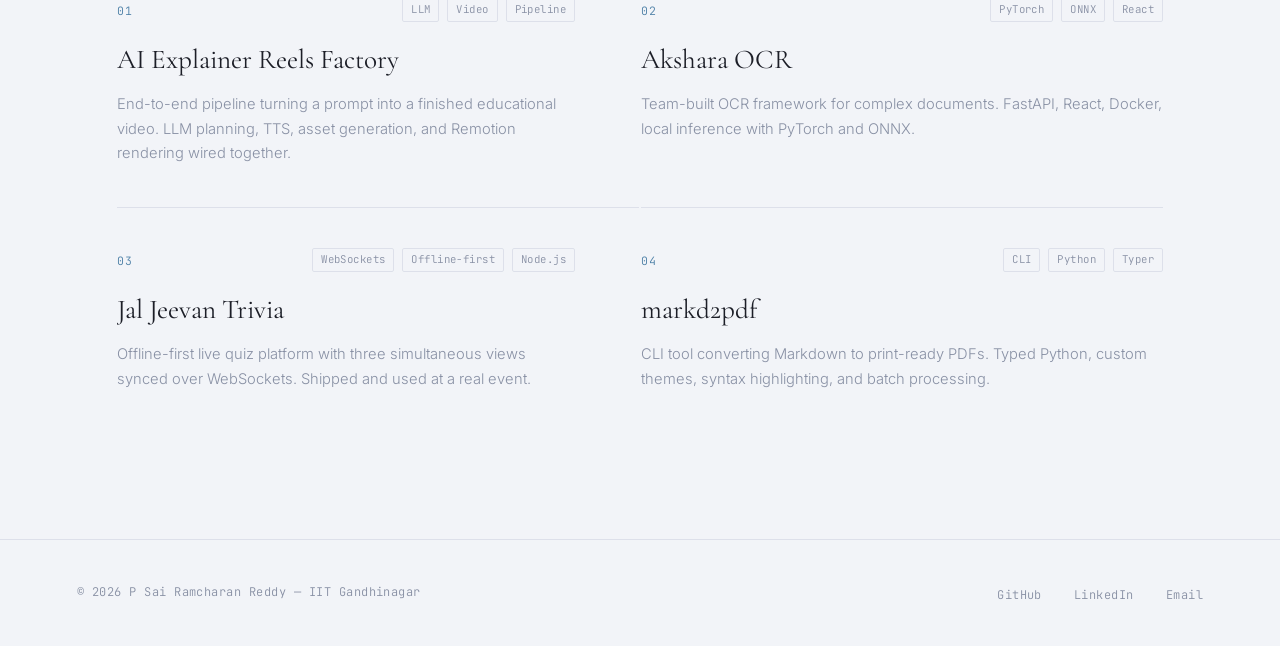
==== commit dc0b911f: "Make hero scroll indicator dynamic with a bobbing animation" ====
--- a/index.html
+++ b/index.html
@@ -150,6 +150,7 @@
             align-items: center;
             gap: 12px;
             z-index: 2;
+            animation: scrollfloat 2.5s ease-in-out infinite;
         }
 
         .hero-scroll-hint::before {
@@ -181,6 +182,11 @@
                 transform: scaleY(0);
                 transform-origin: bottom;
             }
+        }
+
+        @keyframes scrollfloat {
+            0%, 100% { transform: translateY(0); }
+            50% { transform: translateY(10px); }
         }
 
         /* ---- About strip ---- */
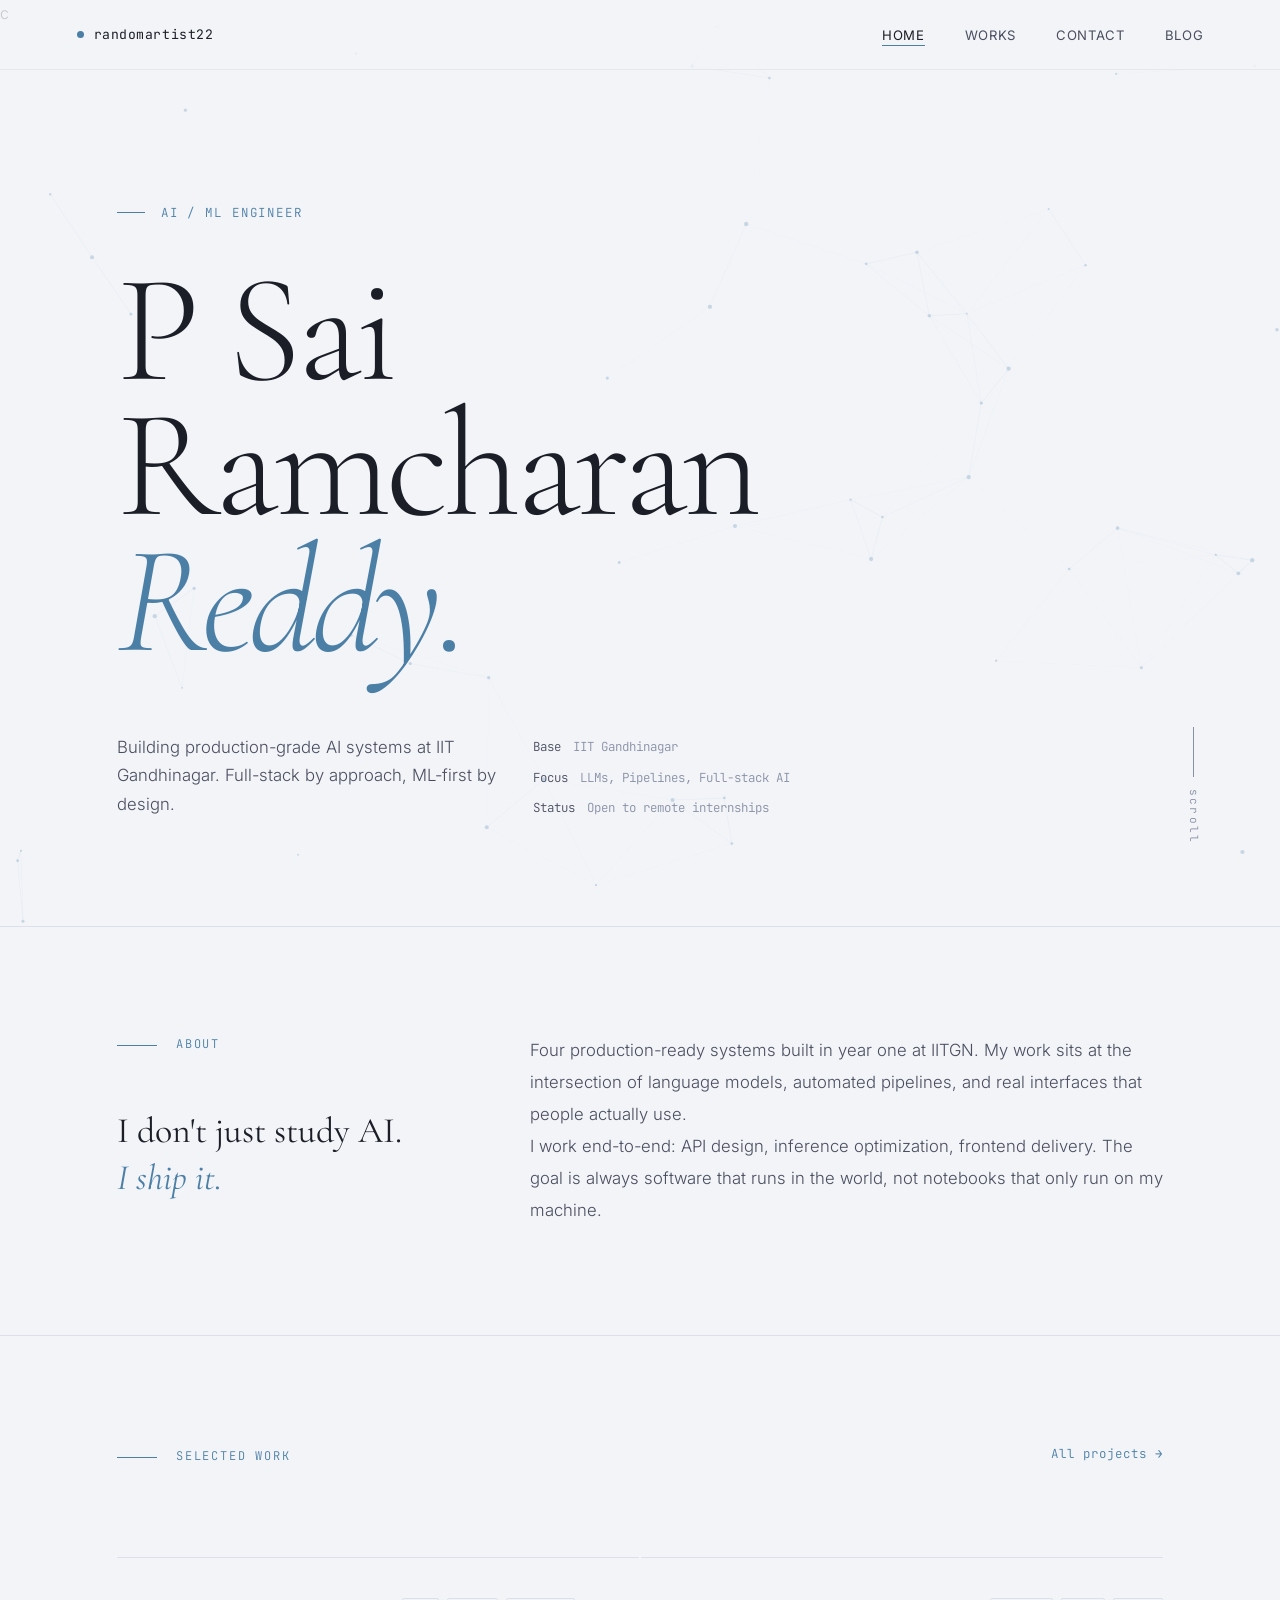
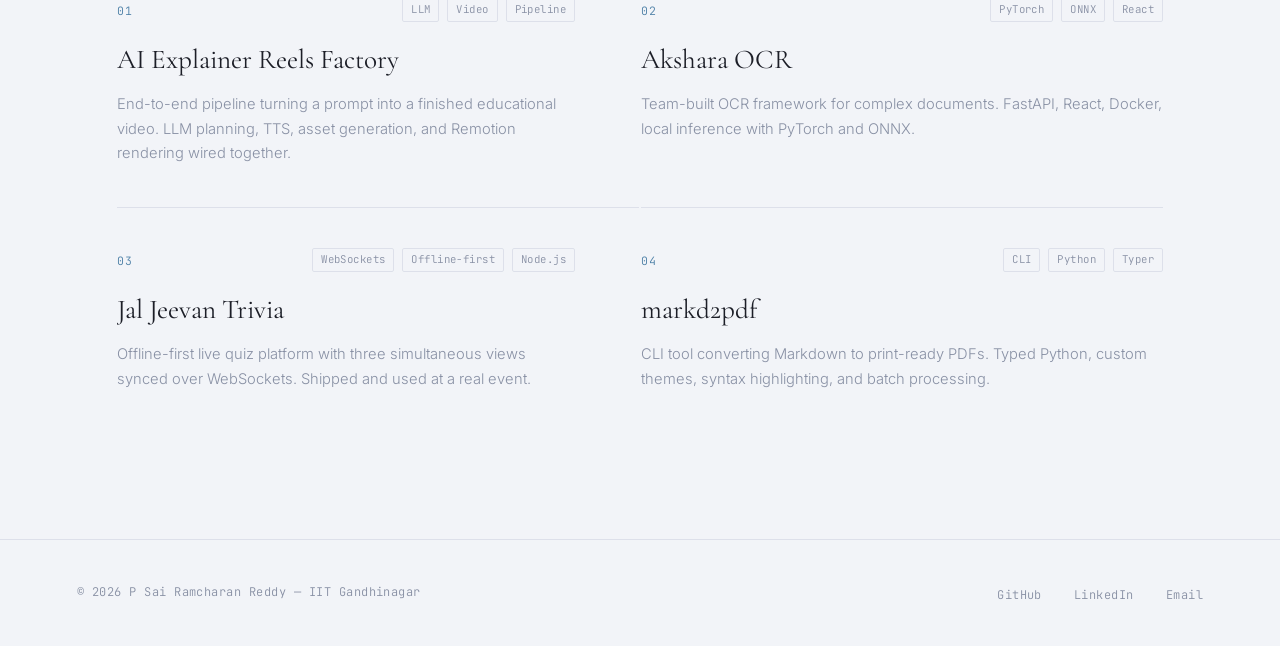
==== commit fdd2147a: "Update scroll indicator: fixed at bottom and fades on scroll" ====
--- a/index.html
+++ b/index.html
@@ -137,7 +137,7 @@
         }
 
         .hero-scroll-hint {
-            position: absolute;
+            position: fixed;
             bottom: 3.5rem;
             right: 6vw;
             writing-mode: vertical-rl;
@@ -149,8 +149,9 @@
             display: flex;
             align-items: center;
             gap: 12px;
-            z-index: 2;
-            animation: scrollfloat 2.5s ease-in-out infinite;
+            z-index: 205; /* Above navbar glass */
+            transition: opacity 0.6s var(--ease);
+            pointer-events: none;
         }
 
         .hero-scroll-hint::before {
@@ -184,10 +185,7 @@
             }
         }
 
-        @keyframes scrollfloat {
-            0%, 100% { transform: translateY(0); }
-            50% { transform: translateY(10px); }
-        }
+
 
         /* ---- About strip ---- */
         .about-strip {
@@ -639,6 +637,18 @@
 
         window.addEventListener('resize', () => { cancelAnimationFrame(raf); resize(); raf = requestAnimationFrame(draw); });
         resize(); draw();
+
+        // ---- Scroll Hint Fade ----
+        const scrollHint = document.querySelector('.hero-scroll-hint');
+        if (scrollHint) {
+            window.addEventListener('scroll', () => {
+                if (window.scrollY > 120) {
+                    scrollHint.style.opacity = '0';
+                } else {
+                    scrollHint.style.opacity = '1';
+                }
+            });
+        }
     </script>
 </body>
 
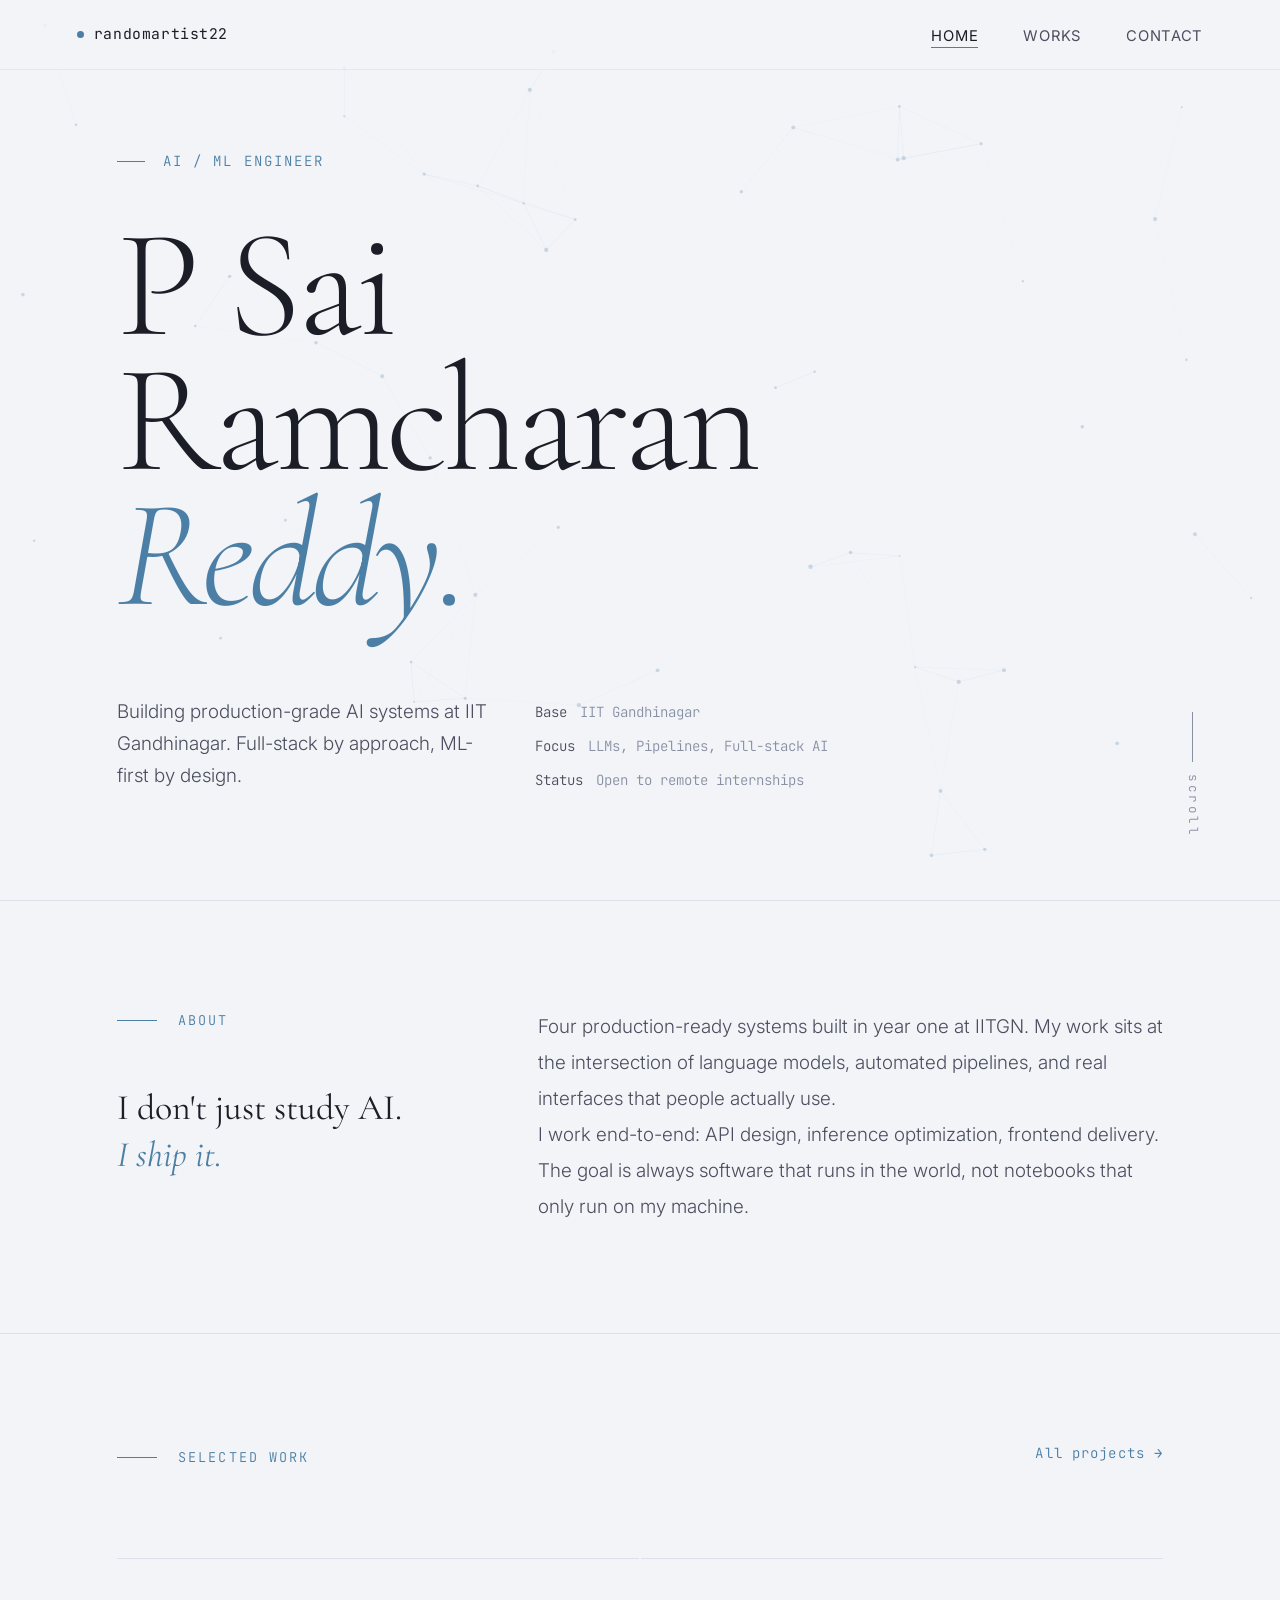
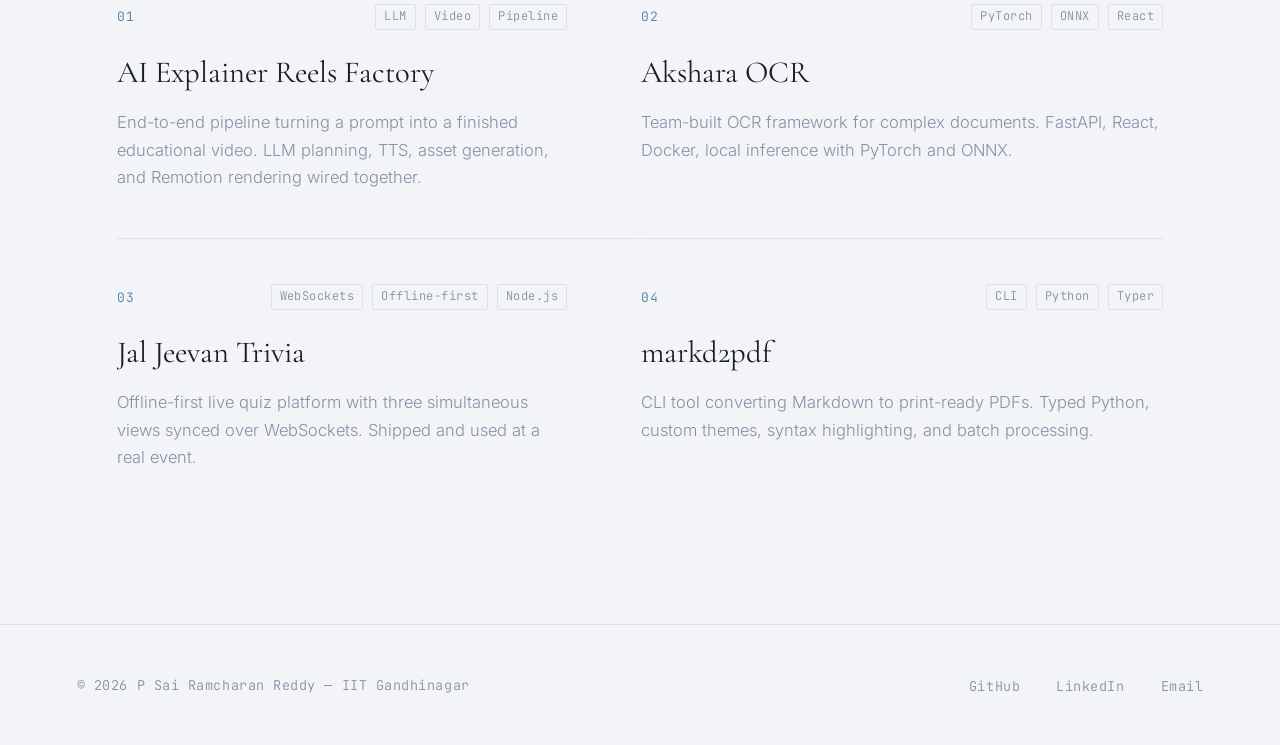
==== commit 8cc791a5: "STDIN    1 Remove blog nav, swap canvas decorations for media slots, add OG image    2    3 - Drop B" ====
--- a/index.html
+++ b/index.html
@@ -1,4 +1,3 @@
-c
 <!DOCTYPE html>
 <html lang="en">
 
@@ -16,12 +15,17 @@
         content="Building production-grade AI systems at IIT Gandhinagar. Full-stack by approach, ML-first by design.">
     <meta property="og:url" content="https://randomartist22.github.io/">
     <meta property="og:type" content="website">
+    <meta property="og:image" content="https://randomartist22.github.io/og-image.png">
+    <meta property="og:image:width" content="1200">
+    <meta property="og:image:height" content="630">
+    <meta property="og:image:alt" content="P Sai Ramcharan Reddy — AI / ML Engineer at IIT Gandhinagar">
 
     <!-- Twitter Card -->
-    <meta name="twitter:card" content="summary">
+    <meta name="twitter:card" content="summary_large_image">
     <meta name="twitter:title" content="P Sai Ramcharan Reddy — AI Engineer">
     <meta name="twitter:description"
         content="Building production-grade AI systems at IIT Gandhinagar. Four production tools shipped in year one.">
+    <meta name="twitter:image" content="https://randomartist22.github.io/og-image.png">
 
     <title>Sai Ramcharan — AI Engineer</title>
     <link rel="icon" href="favicon.svg" type="image/svg+xml">
@@ -370,7 +374,6 @@
             <li><a href="index.html">Home</a></li>
             <li><a href="works.html">Works</a></li>
             <li><a href="contact.html">Contact</a></li>
-            <li><a href="blog/index.html">Blog</a></li>
         </ul>
         <button class="hamburger" id="hamburger" aria-label="Open menu" aria-expanded="false">
             <span class="hamburger-line"></span>
@@ -385,7 +388,6 @@
             <li><a href="index.html">Home</a></li>
             <li><a href="works.html">Works</a></li>
             <li><a href="contact.html">Contact</a></li>
-            <li><a href="blog/index.html">Blog</a></li>
         </ul>
     </div>
 
--- a/css/style.css
+++ b/css/style.css
@@ -41,6 +41,19 @@
     font-size: 16px;
     scroll-behavior: smooth;
     -webkit-text-size-adjust: 100%;
+}
+
+/* Slightly bigger font for desktop */
+@media (min-width: 1200px) {
+    html {
+        font-size: 18px;
+    }
+}
+
+@media (min-width: 1024px) and (max-width: 1199px) {
+    html {
+        font-size: 17px;
+    }
 }
 
 body {
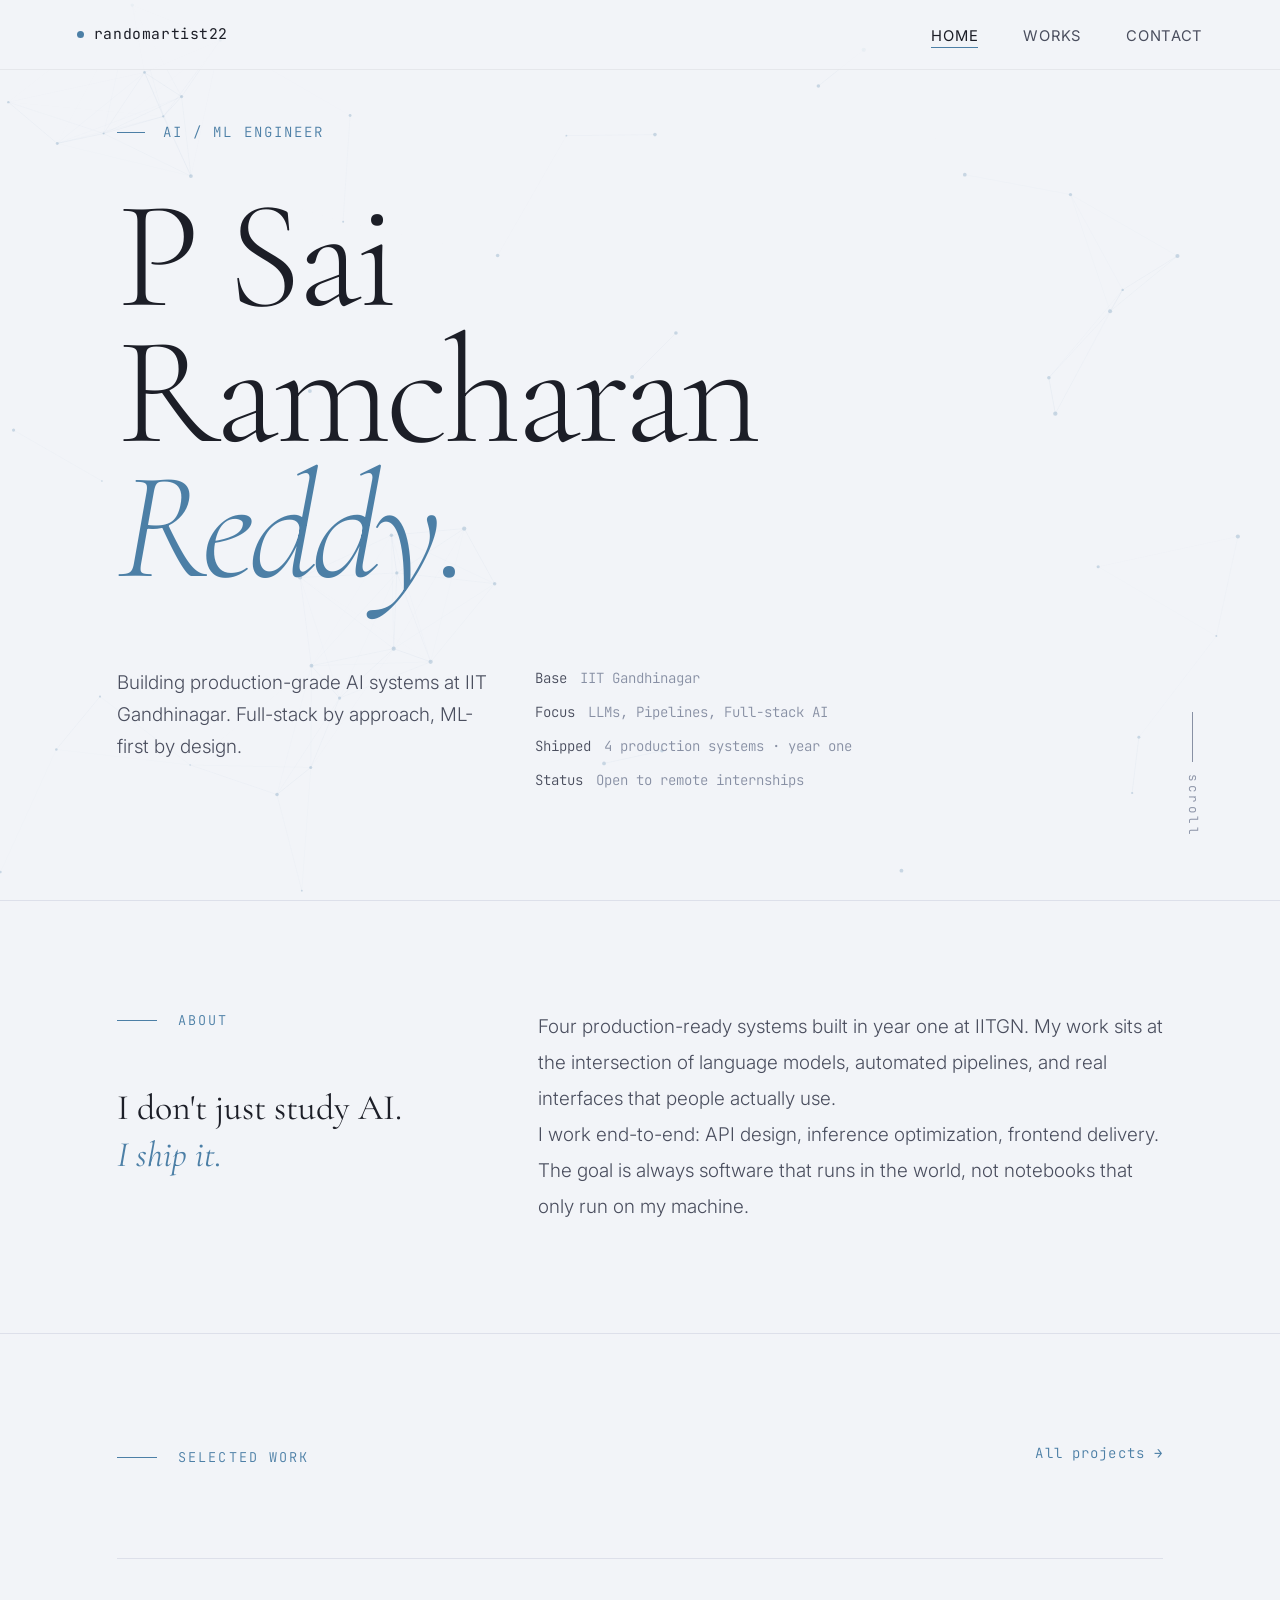
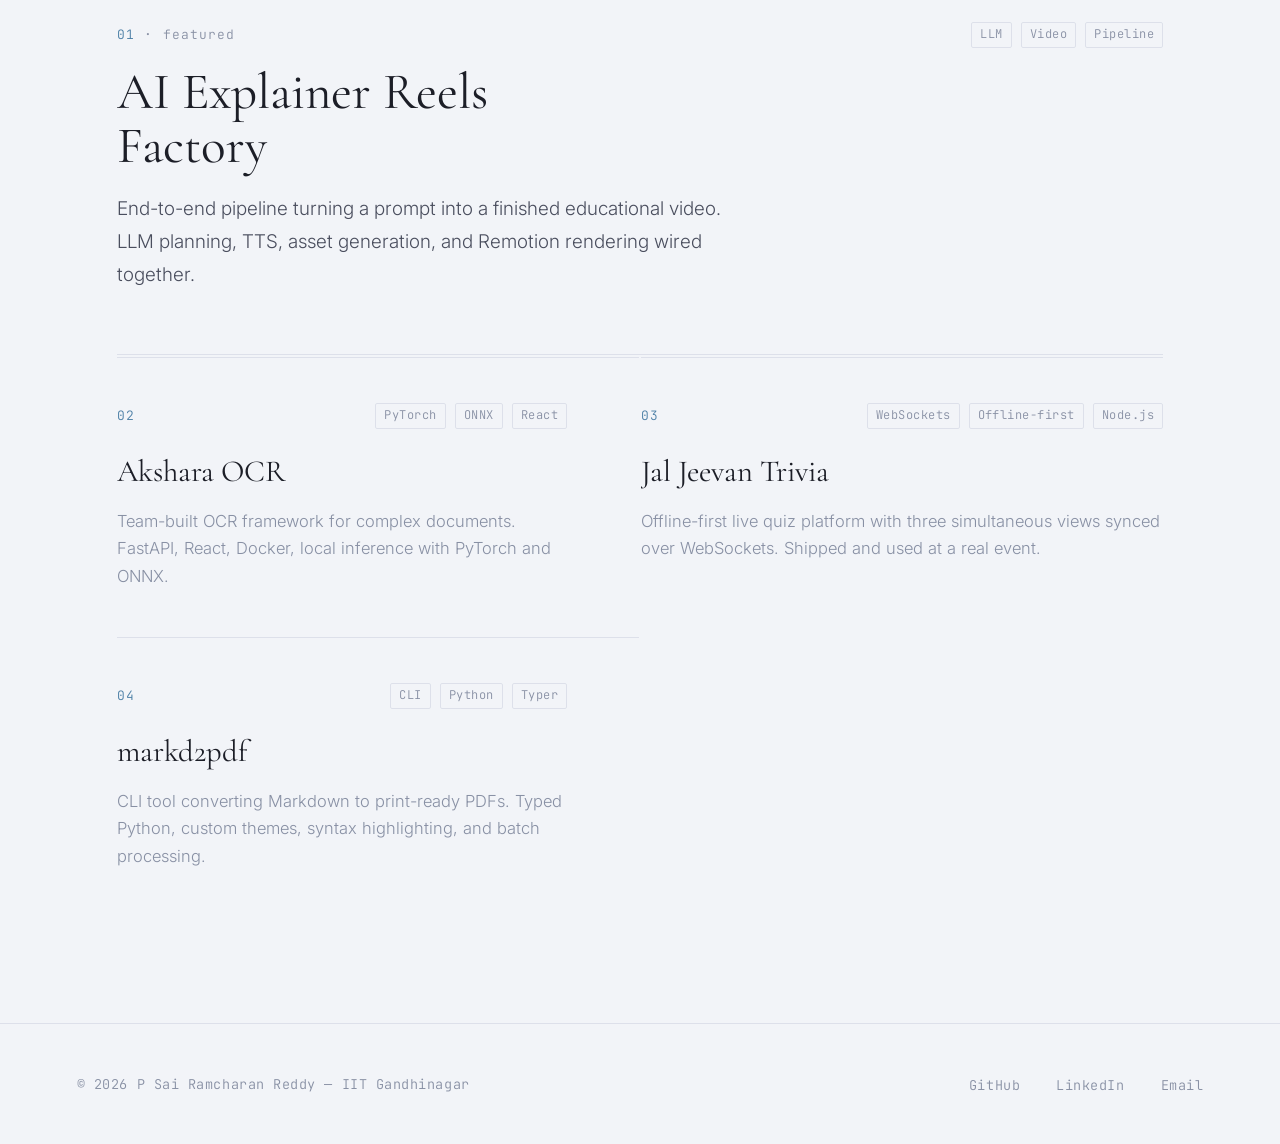
==== commit d9292f6d: "STDIN    1 Hero: surface proof point + featured card for project 01    2    3 - Add a 'Shipped — 4 p" ====
--- a/index.html
+++ b/index.html
@@ -336,7 +336,40 @@
             line-height: 1.65;
         }
 
-        .work-list-item:nth-child(odd) {
+        /* ---- Featured card variant ----
+           Project 01 spans both columns with a larger title and more breathing
+           room. The remaining items (02-04) fall into a 2-col grid below it. */
+        .work-list-item--featured {
+            grid-column: 1 / -1;
+            padding-top: 3.5rem;
+            padding-bottom: 3.5rem;
+            border-bottom: 1px solid var(--bg-3);
+        }
+
+        .work-list-item--featured .wli-num::after {
+            content: ' \00b7  featured';
+            color: var(--ink-light);
+            letter-spacing: 0.08em;
+        }
+
+        .work-list-item--featured .wli-title {
+            font-size: clamp(2.4rem, 4vw, 3.2rem);
+            margin-top: 0.5rem;
+            margin-bottom: 1rem;
+            line-height: 1.05;
+            max-width: 18ch;
+        }
+
+        .work-list-item--featured .wli-desc {
+            font-size: 1.05rem;
+            color: var(--ink-mid);
+            max-width: 640px;
+            line-height: 1.75;
+        }
+
+        /* After featured spans both cols, items 2 and 4 are visual col-1.
+           They get the asymmetric right-padding for breathing room. */
+        .work-list-item:nth-child(even):not(.work-list-item--featured) {
             padding-right: 4rem;
         }
 
@@ -351,8 +384,13 @@
                 grid-template-columns: 1fr;
             }
 
-            .work-list-item:nth-child(odd) {
+            .work-list-item:nth-child(even):not(.work-list-item--featured) {
                 padding-right: 0;
+            }
+
+            .work-list-item--featured {
+                padding-top: 2.5rem;
+                padding-bottom: 2.5rem;
             }
 
             .hero-foot {
@@ -422,6 +460,10 @@
                     <div class="hero-meta-row">
                         <span class="label">Focus</span>
                         LLMs, Pipelines, Full-stack AI
+                    </div>
+                    <div class="hero-meta-row">
+                        <span class="label">Shipped</span>
+                        4 production systems &middot; year one
                     </div>
                     <div class="hero-meta-row">
                         <span class="label">Status</span>
@@ -472,7 +514,7 @@
             </div>
 
             <div class="work-list">
-                <a href="works.html#reels" class="work-list-item sr">
+                <a href="works.html#reels" class="work-list-item work-list-item--featured sr">
                     <div class="wli-top">
                         <span class="wli-num">01</span>
                         <div class="wli-tags">
